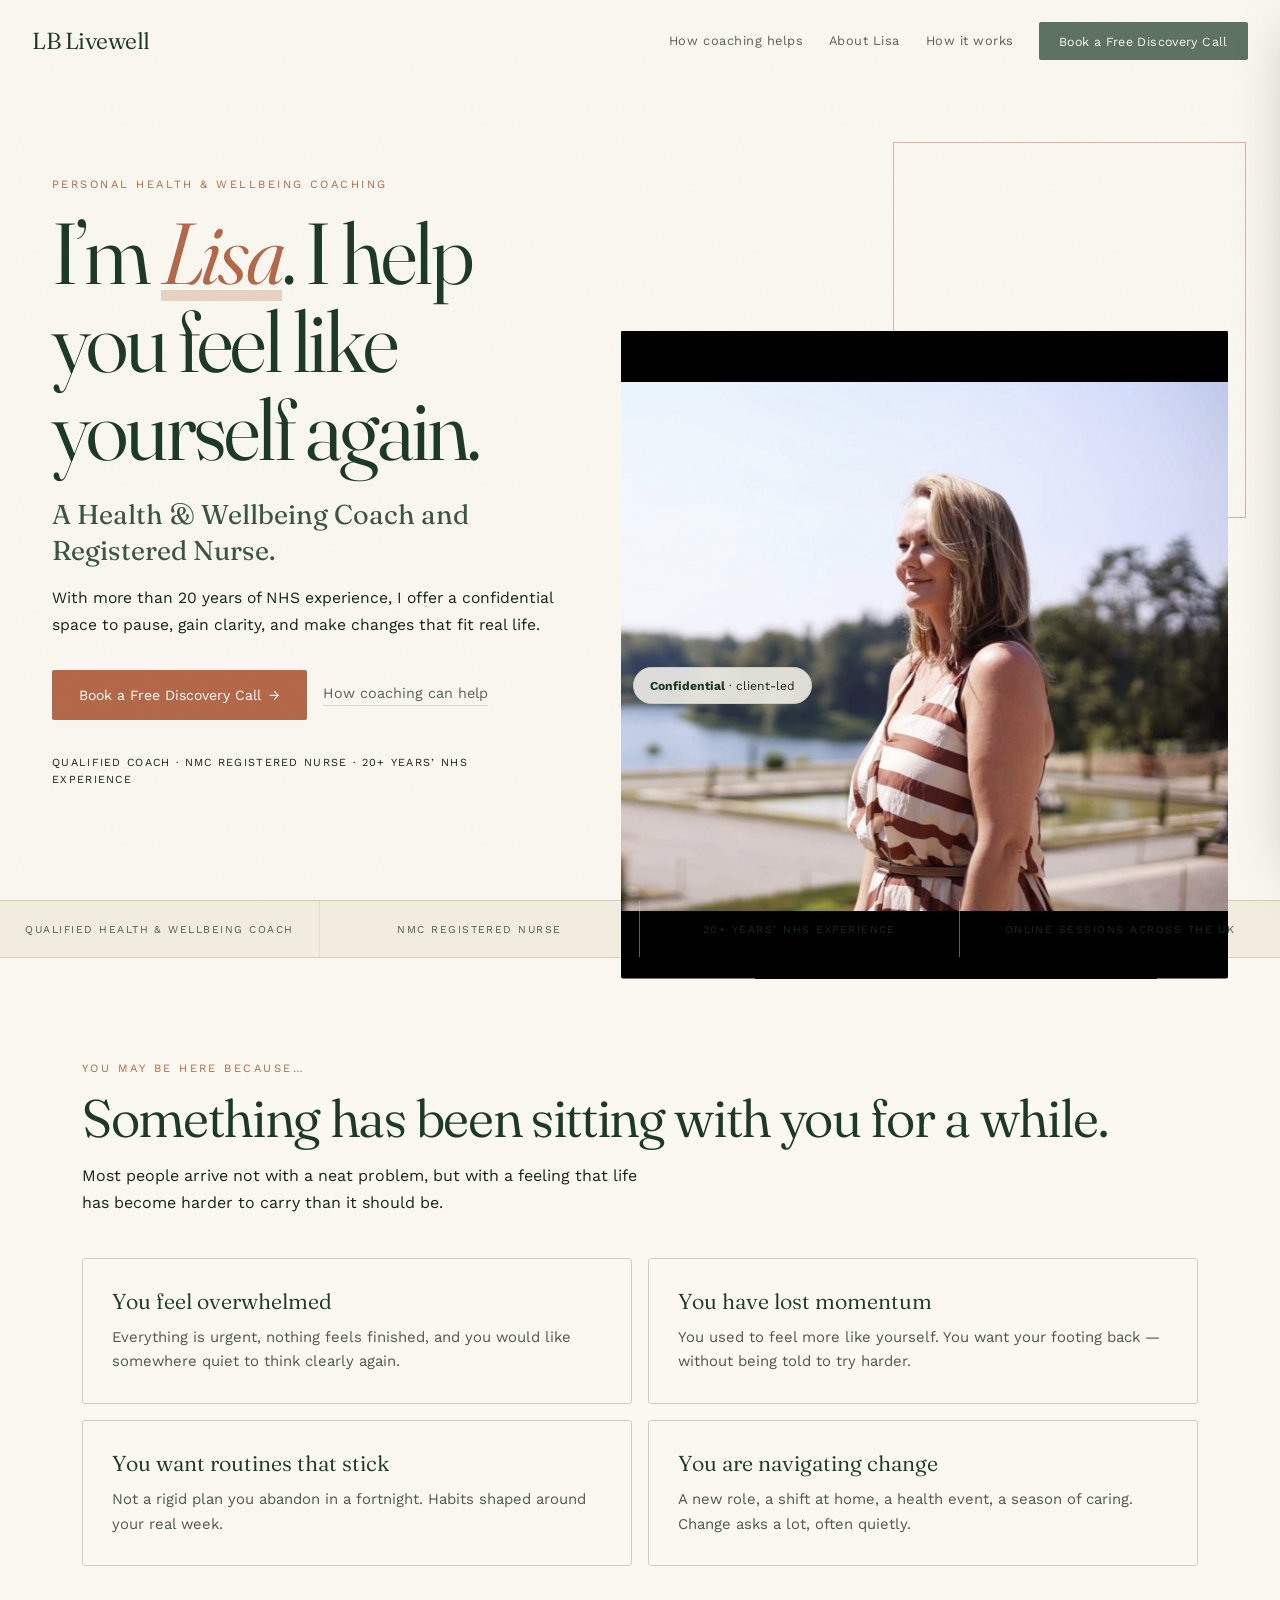
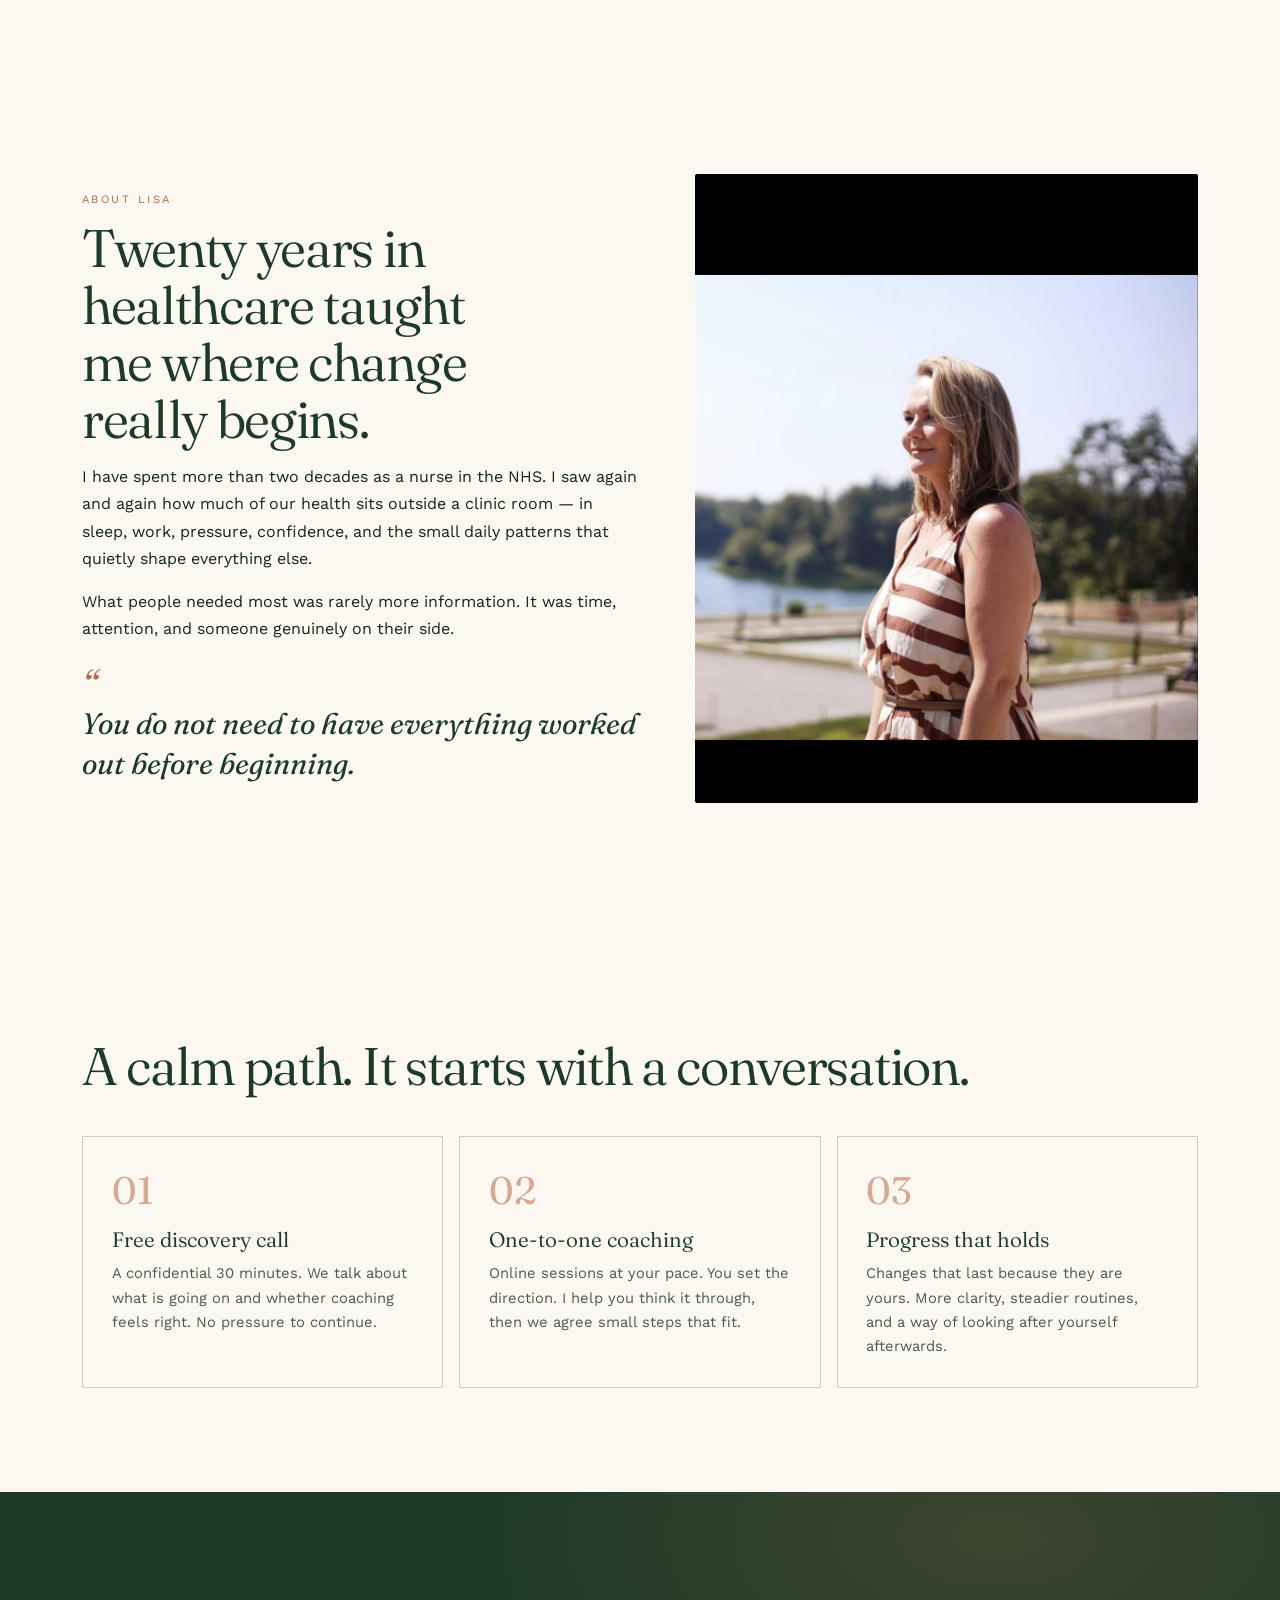
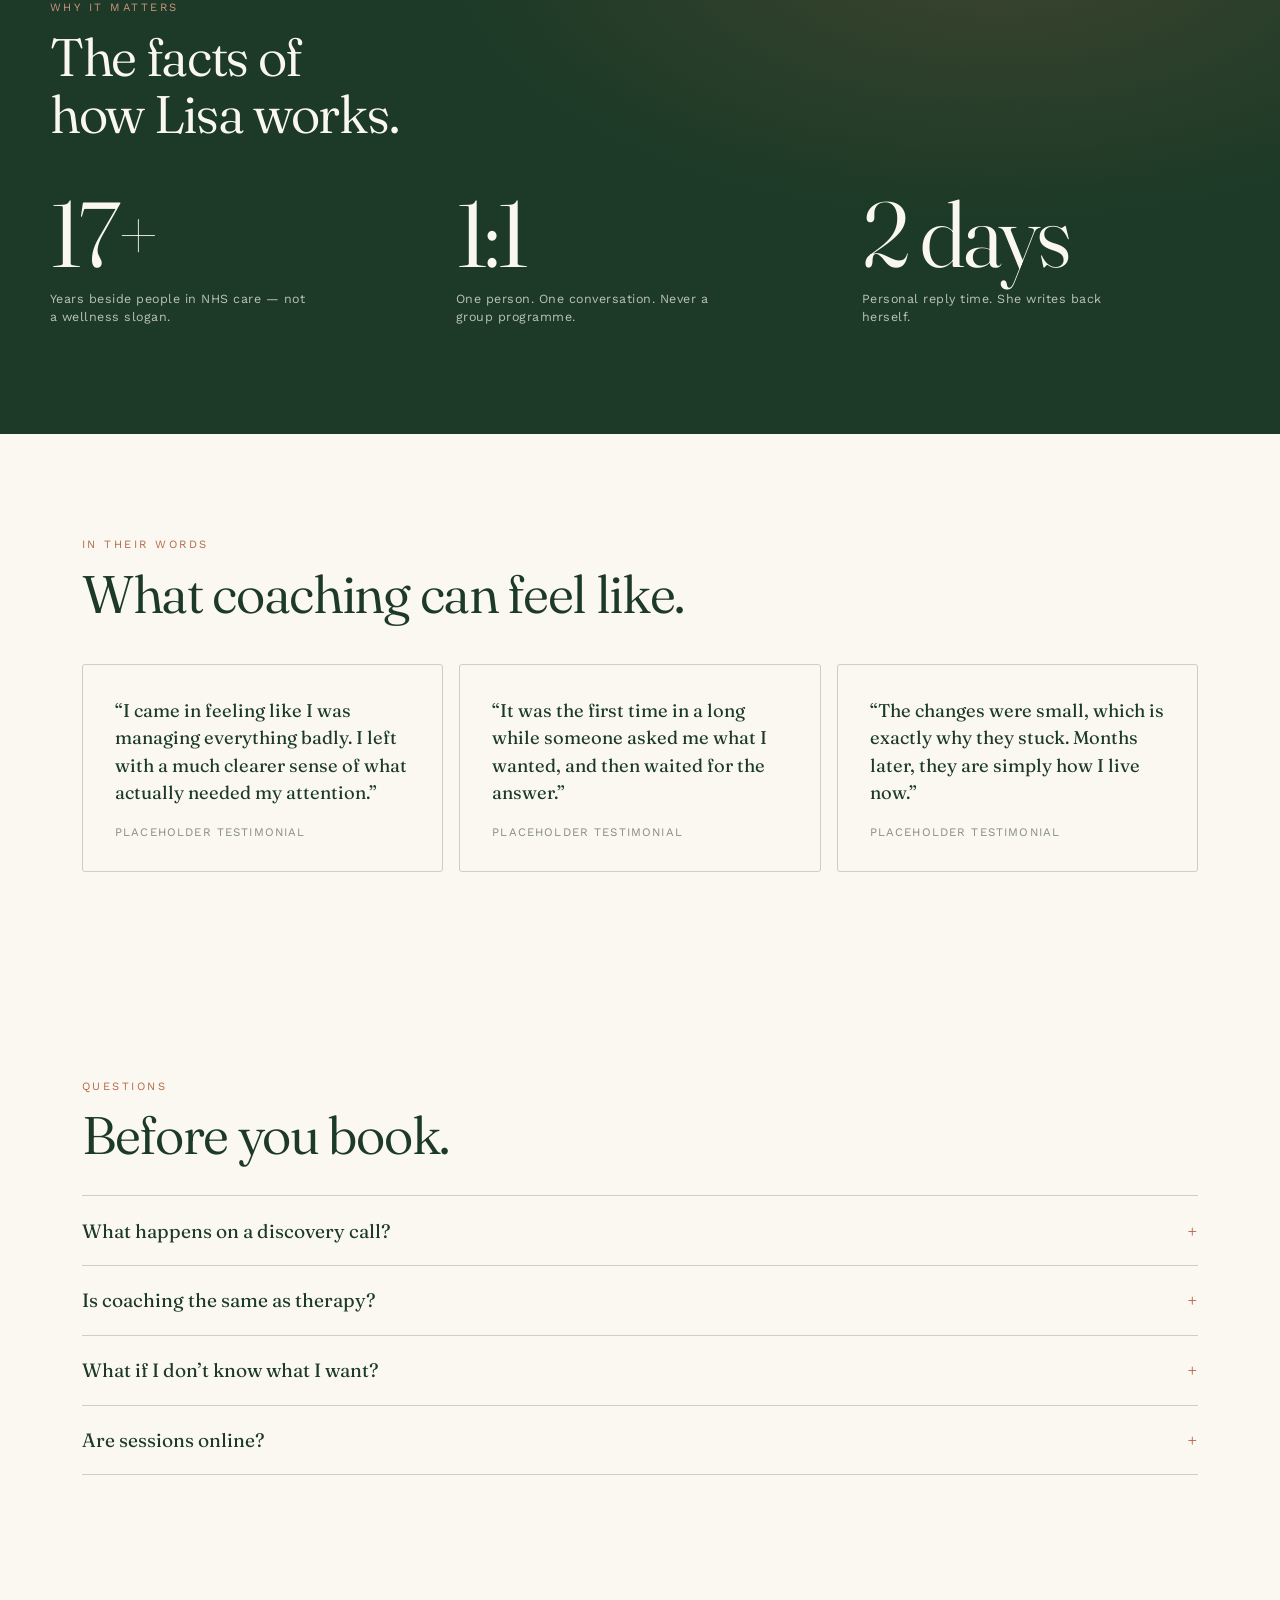
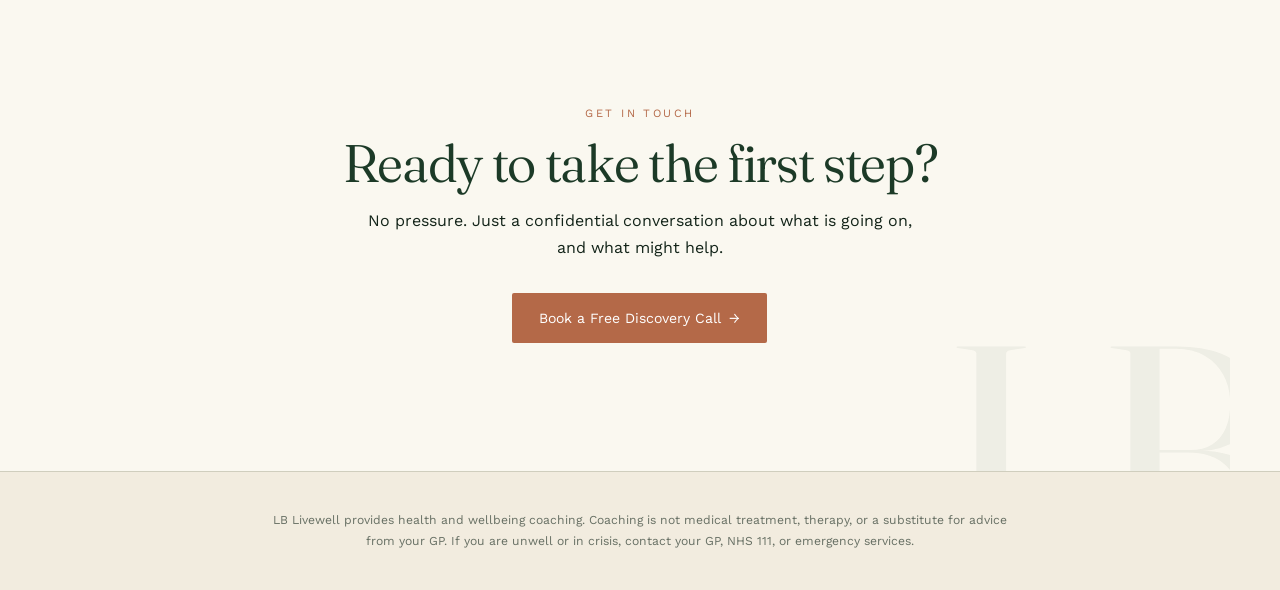
==== index.html @ 0de62eac "LB Livewell preview for public review" ====
<!DOCTYPE html>
<html lang="en">
<head>
<meta charset="utf-8">
<meta name="viewport" content="width=device-width, initial-scale=1">
<title>LB Livewell — Physics preview</title>
<link rel="preconnect" href="https://fonts.googleapis.com">
<link href="https://fonts.googleapis.com/css2?family=Fraunces:ital,opsz,wght@0,9..144,350;0,9..144,500;1,9..144,350&family=Work+Sans:wght@400;500;600&display=swap" rel="stylesheet">
<style>
  :root{
    --paper: oklch(0.978 0.01 88);
    --paper-deep: oklch(0.944 0.018 86);
    --primary: oklch(0.318 0.049 155);
    --primary-fg: oklch(0.975 0.012 88);
    --clay: oklch(0.598 0.107 44);
    --rule: oklch(0.848 0.021 100);
    --ink: oklch(0.24 0.03 155);
    --ease: cubic-bezier(0.16, 1, 0.3, 1);
  }
  *{box-sizing:border-box;margin:0;padding:0}
  html{scroll-behavior:smooth;overflow-x:clip}
  body{
    background:var(--paper);
    color:var(--ink);
    font-family:"Work Sans",sans-serif;
    -webkit-font-smoothing:antialiased;
    overflow-x:clip;
  }
  ::selection{background:var(--clay);color:#fff}

  .noise{
    position:fixed;inset:0;z-index:40;pointer-events:none;opacity:.05;
    mix-blend-mode:multiply;
    background-image:url("data:image/svg+xml,%3Csvg xmlns='http://www.w3.org/2000/svg' width='180' height='180'%3E%3Cfilter id='n'%3E%3CfeTurbulence type='fractalNoise' baseFrequency='0.85' numOctaves='2' stitchTiles='stitch'/%3E%3C/filter%3E%3Crect width='180' height='180' filter='url(%23n)'/%3E%3C/svg%3E");
    background-size:180px;
  }
  .progress{
    position:fixed;top:0;left:0;height:2px;width:0;z-index:80;
    background:linear-gradient(90deg,var(--clay),var(--primary));
  }

  header{
    position:fixed;top:0;left:0;right:0;z-index:70;
    display:flex;justify-content:space-between;align-items:center;
    padding:1.35rem 2rem;transition:padding .5s var(--ease),background .5s var(--ease);
  }
  header.scrolled{
    padding:.85rem 2rem;
    background:color-mix(in oklab,var(--paper) 78%,transparent);
    backdrop-filter:blur(18px) saturate(1.3);
    border-bottom:1px solid color-mix(in oklab,var(--rule) 55%,transparent);
  }
  .brand{font-family:Fraunces,serif;font-size:1.45rem;font-weight:350;color:var(--primary);letter-spacing:-.02em;text-decoration:none}
  nav.desk-nav{display:none;gap:1.6rem;align-items:center}
  .waffle{display:flex}
  nav a{color:var(--ink);text-decoration:none;font-size:.8rem;letter-spacing:.04em;opacity:.7}
  nav a:hover{opacity:1}
  .cta{
    display:inline-flex;align-items:center;gap:.45rem;
    background:var(--primary);color:var(--primary-fg);
    padding:.72rem 1.25rem;border-radius:2px;text-decoration:none;font-size:.78rem;
    letter-spacing:.03em;will-change:transform;
  }
  .waffle{
    display:flex;width:44px;height:44px;border:0;background:none;padding:0;
    align-items:center;justify-content:center;cursor:pointer;position:relative;z-index:90;
    flex:0 0 44px;
  }
  .waffle i,.waffle i::before,.waffle i::after{
    display:block;width:18px;height:1.5px;background:var(--primary);border-radius:2px;
    transition:transform .5s var(--ease),opacity .35s var(--ease);
  }
  .waffle i{position:relative}
  .waffle i::before,.waffle i::after{content:"";position:absolute;left:0}
  .waffle i::before{top:-6px}
  .waffle i::after{top:6px}
  body.menu-open .waffle i{background:transparent}
  body.menu-open .waffle i::before{top:0;transform:rotate(45deg)}
  body.menu-open .waffle i::after{top:0;transform:rotate(-45deg)}
  .scrim{
    position:fixed;inset:0;background:color-mix(in oklab,var(--ink) 28%,transparent);
    opacity:0;pointer-events:none;z-index:75;transition:opacity .45s var(--ease);
  }
  body.menu-open .scrim{opacity:1;pointer-events:auto}
  .drawer{
    position:fixed;top:0;right:0;bottom:0;width:min(86vw,360px);
    background:var(--paper);z-index:80;padding:5.4rem 1.6rem 2rem;
    transform:translate3d(104%,0,0);transition:transform .55s var(--ease);
    box-shadow:-24px 0 60px -36px oklch(0.24 0.03 155 / .45);
    display:flex;flex-direction:column;gap:1.15rem;
  }
  body.menu-open .drawer{transform:none}
  .drawer a{color:var(--primary);text-decoration:none;font-family:Fraunces,serif;font-size:1.55rem;font-weight:350}
  .drawer .cta{margin-top:1.2rem;align-self:flex-start;font-family:"Work Sans",sans-serif;font-size:.8rem}

  .hero{
    min-height:100svh;max-width:1240px;margin:0 auto;
    display:grid;grid-template-columns:.92fr 1.08fr;gap:3.2rem;align-items:center;
    padding:7.2rem 2rem 3rem;
  }
  .eyebrow{font-size:.7rem;letter-spacing:.22em;text-transform:uppercase;color:var(--clay);
    opacity:0;transform:translateY(16px);animation:rise .85s var(--ease) .08s forwards}
  h1{
    font-family:Fraunces,serif;font-weight:350;letter-spacing:-.032em;line-height:1.02;
    font-size:clamp(2.7rem,7.4vw,5.4rem);color:var(--primary);margin-top:1.1rem;text-wrap:balance;
    opacity:0;transform:translateY(22px);animation:rise .95s var(--ease) .22s forwards;
  }
  h1 em{font-style:italic;color:var(--clay);font-weight:350;position:relative}
  h1 em::after{
    content:"";position:absolute;left:0;bottom:.06em;height:.12em;width:0;
    background:color-mix(in oklab,var(--clay) 26%,transparent);
    animation:underline .8s var(--ease) 1.05s forwards;
  }
  .lede{
    margin-top:1.4rem;font-family:Fraunces,serif;font-size:clamp(1.25rem,2.4vw,1.7rem);
    line-height:1.35;color:color-mix(in oklab,var(--primary) 86%,transparent);max-width:28rem;
    opacity:0;transform:translateY(18px);animation:rise .9s var(--ease) .55s forwards;
  }
  .body{margin-top:1rem;max-width:32rem;line-height:1.7;font-size:.98rem;
    opacity:0;transform:translateY(18px);animation:rise .9s var(--ease) .72s forwards}
  .hero-actions{margin-top:2rem;display:flex;flex-wrap:wrap;gap:1rem;align-items:center;
    opacity:0;transform:translateY(20px);animation:rise .9s var(--ease) .9s forwards}
  .actions{margin-top:2rem;display:flex;flex-wrap:wrap;gap:1rem;align-items:center}
  .btn{
    display:inline-flex;align-items:center;gap:.5rem;
    background:var(--clay);color:#fff;padding:1.05rem 1.7rem;border-radius:2px;
    text-decoration:none;font-size:.88rem;will-change:transform;
  }
  .btn .arrow{transition:transform .4s var(--ease)}
  .btn:hover .arrow{transform:translateX(5px)}
  .ghost{color:var(--ink);opacity:.7;text-decoration:none;border-bottom:1px solid var(--rule);padding-bottom:.25rem;font-size:.9rem}
  .cred{margin-top:2.2rem;font-size:.68rem;letter-spacing:.12em;text-transform:uppercase;max-width:28rem;
    opacity:0;animation:rise .9s var(--ease) 1.12s forwards;line-height:1.55}
  .visual{position:relative;min-height:72vh}
  .frame{position:absolute;top:-1.1rem;right:-1.1rem;width:58%;height:58%;border:1px solid color-mix(in oklab,var(--clay) 45%,transparent)}
  .portrait-wrap{position:absolute;inset:0;overflow:hidden;border-radius:2px}
  .portrait-wrap img{
    width:100%;height:120%;object-fit:cover;object-position:72% 18%;
    display:block;will-change:transform;
  }
  .chip{
    position:absolute;z-index:3;padding:.65rem 1rem;border-radius:999px;
    background:color-mix(in oklab,var(--paper) 86%,transparent);
    border:1px solid var(--rule);backdrop-filter:blur(12px);font-size:.76rem;
    box-shadow:0 16px 36px -22px oklch(0.3 0.04 155 / .45);
    animation:float 6s ease-in-out infinite;
  }
  .chip b{color:var(--primary)}
  .chip-a{top:12%;right:12px}
  .chip-b{bottom:16%;left:12px;animation-delay:1.4s}

  .trust{
    display:grid;grid-template-columns:repeat(4,1fr);
    border-block:1px solid var(--rule);background:var(--paper-deep);
  }
  .trust span{
    padding:1.35rem 1rem;text-align:center;font-size:.66rem;letter-spacing:.14em;
    text-transform:uppercase;color:var(--primary);opacity:.78;
    border-right:1px solid color-mix(in oklab,var(--rule) 60%,transparent);
  }
  .trust span:last-child{border-right:none}

  section{max-width:1180px;margin:0 auto;padding:6.5rem 2rem}
  .sec-k{font-size:.7rem;letter-spacing:.22em;text-transform:uppercase;color:var(--clay)}
  .sec-h{
    font-family:Fraunces,serif;font-weight:350;letter-spacing:-.025em;line-height:1.08;
    font-size:clamp(2rem,4.2vw,3.3rem);color:var(--primary);margin-top:.85rem;text-wrap:balance;
  }
  .sec-p{margin-top:1rem;max-width:36rem;line-height:1.7;opacity:.8}

  .lift{opacity:0;transform:translate3d(0,48px,0);transition:opacity .95s var(--ease),transform .95s var(--ease)}
  .lift.is-in{opacity:1;transform:none}
  .d1{transition-delay:.12s}
  .d2{transition-delay:.24s}
  .d3{transition-delay:.36s}
  .d4{transition-delay:.48s}

  .grid2{display:grid;grid-template-columns:1fr 1fr;gap:1rem;margin-top:2.6rem}
  .card{
    border:1px solid var(--rule);padding:1.8rem;background:var(--paper);border-radius:3px;
    transition:transform .5s var(--ease),box-shadow .5s var(--ease),border-color .5s var(--ease);
    position:relative;overflow:hidden;
  }
  .card::before{
    content:"";position:absolute;left:0;top:0;bottom:0;width:3px;background:var(--clay);
    transform:scaleY(0);transform-origin:bottom;transition:transform .5s var(--ease);
  }
  .card:hover{transform:translateY(-7px);box-shadow:0 28px 50px -32px oklch(0.3 0.04 155 / .4);
    border-color:color-mix(in oklab,var(--clay) 35%,var(--rule))}
  .card:hover::before{transform:scaleY(1)}
  .card h3{font-family:Fraunces,serif;font-weight:350;font-size:1.35rem;color:var(--primary)}
  .card p{margin-top:.65rem;line-height:1.65;opacity:.75;font-size:.93rem}

  .about{display:grid;grid-template-columns:1.05fr .95fr;gap:3.5rem;align-items:center}
  .about-photo{
    min-height:520px;border-radius:2px;position:relative;overflow:hidden;
  }
  .about-photo img{width:100%;height:100%;min-height:520px;object-fit:cover;object-position:78% 18%;display:block}
  .quote{
    margin-top:1.8rem;font-family:Fraunces,serif;font-size:clamp(1.35rem,2.4vw,1.85rem);
    line-height:1.35;color:var(--primary);font-style:italic;
  }
  .quote::before{content:"“";color:var(--clay);font-size:2.4rem;display:block;line-height:.7;margin-bottom:.4rem}

  .steps{display:grid;grid-template-columns:repeat(3,1fr);gap:1rem;margin-top:2.6rem}
  .step{border:1px solid var(--rule);padding:1.8rem;position:relative;overflow:hidden;
    transition:transform .5s var(--ease),box-shadow .5s var(--ease)}
  .step:hover{transform:translateY(-6px);box-shadow:0 30px 60px -30px oklch(0.3 0.04 155 / .3)}
  .step .n{font-family:Fraunces,serif;font-size:2.4rem;color:color-mix(in oklab,var(--clay) 55%,transparent)}
  .step h3{font-family:Fraunces,serif;font-weight:350;font-size:1.3rem;color:var(--primary);margin-top:.8rem}
  .step p{margin-top:.6rem;line-height:1.65;opacity:.75;font-size:.92rem}
  .step::after{content:"";position:absolute;left:0;bottom:0;height:2px;width:0;background:var(--clay);transition:width .6s var(--ease)}
  .step:hover::after{width:100%}

  .stats-band{
    max-width:none;width:100vw;margin-left:calc(50% - 50vw);margin-right:0;
    background:var(--primary);color:var(--primary-fg);
    padding:6.8rem 2rem;position:relative;overflow:hidden;
  }
  .stats-band::before{
    content:"";position:absolute;inset:-20%;
    background:radial-gradient(50% 60% at 70% 20%, color-mix(in oklab,var(--clay) 22%,transparent), transparent 62%);
    pointer-events:none;
  }
  .stats-inner{max-width:1180px;margin:0 auto;position:relative}
  .stats-band .sec-k{color:color-mix(in oklab,var(--clay) 70%,white)}
  .stats-band .sec-h{color:var(--primary-fg);max-width:18ch}
  .stats{display:grid;grid-template-columns:repeat(3,1fr);gap:2.4rem;margin-top:3.2rem}
  .stat{text-align:left;padding:0;background:none;border:0;cursor:default;will-change:transform}
  .stat b{
    display:block;font-family:Fraunces,serif;font-weight:350;letter-spacing:-.03em;line-height:.9;
    font-size:clamp(3.8rem,7.2vw,6rem);color:var(--primary-fg);
    transform-origin:left bottom;
  }
  .stat.is-in b{animation:numPop 1.15s cubic-bezier(.16,1,.3,1) both}
  .stat.is-settled b{animation:numFloat 5.5s ease-in-out infinite}
  .stat span{
    display:block;margin-top:.85rem;max-width:16rem;
    font-size:.78rem;letter-spacing:.04em;line-height:1.45;
    color:color-mix(in oklab,var(--primary-fg) 72%,transparent);text-transform:none;
  }
  @keyframes numPop{
    0%{transform:scale(.62) translateY(28px);opacity:0}
    58%{transform:scale(1.08) translateY(-6px);opacity:1}
    100%{transform:scale(1) translateY(0);opacity:1}
  }
  @keyframes numFloat{0%,100%{transform:translateY(0)}50%{transform:translateY(-7px)}}

  .quotes{display:grid;grid-template-columns:repeat(3,1fr);gap:1rem;margin-top:2.6rem}
  .t-card{border:1px solid var(--rule);padding:2rem;background:var(--paper);border-radius:3px;
    transition:transform .5s var(--ease),box-shadow .5s var(--ease)}
  .t-card:hover{transform:translateY(-6px);box-shadow:0 30px 60px -30px oklch(0.3 0.04 155 / .3)}
  .t-card .q{font-family:Fraunces,serif;font-size:1.15rem;line-height:1.5;color:var(--primary)}
  .t-card .a{margin-top:1.1rem;font-size:.72rem;letter-spacing:.1em;text-transform:uppercase;opacity:.5}

  @keyframes rise{to{opacity:1;transform:none}}
  @keyframes heroIn{to{opacity:1;transform:none}}
  @keyframes underline{to{width:100%}}
  @keyframes float{0%,100%{transform:translateY(0)}50%{transform:translateY(-12px)}}

  .faq-item{border-bottom:1px solid var(--rule)}
  .faq-item:first-child{border-top:1px solid var(--rule)}
  .faq-q{
    width:100%;background:none;border:0;display:flex;justify-content:space-between;gap:1rem;
    padding:1.4rem 0;font-family:Fraunces,serif;font-size:1.2rem;color:var(--primary);text-align:left;cursor:pointer;
  }
  .faq-q i{font-style:normal;color:var(--clay);transition:transform .5s var(--ease)}
  .faq-item.open .faq-q i{transform:rotate(45deg)}
  .faq-a{display:grid;grid-template-rows:0fr;transition:grid-template-rows .55s var(--ease)}
  .faq-item.open .faq-a{grid-template-rows:1fr}
  .faq-a > div{overflow:hidden}
  .faq-a p{padding:0 0 1.35rem;line-height:1.7;opacity:.8}

  .final{text-align:center;position:relative;overflow:hidden;padding-block:8rem}
  .ghost-lb{
    position:absolute;right:-4%;bottom:-18%;font-family:Fraunces,serif;font-size:18rem;
    color:var(--primary);opacity:.05;pointer-events:none;line-height:.8;
  }
  footer{border-top:1px solid var(--rule);background:var(--paper-deep);padding:2.4rem 2rem;text-align:center}
  footer p{max-width:46rem;margin:0 auto;font-size:.76rem;line-height:1.7;opacity:.62}

  @media (min-width:901px){
    nav.desk-nav{display:flex}
    .waffle{display:none}
  }
  @media (max-width:900px){
    .hero,.about,.grid2,.steps,.stats,.trust,.quotes{grid-template-columns:1fr}
    .stats-band{padding:4.8rem 1.25rem}
    .hero{padding-top:6.2rem;gap:2rem}
    .visual{order:-1;min-height:58vh}
    .chip-a,.chip-b{left:12px;right:auto}
    .chip-b{bottom:12px}
    .hero-actions{flex-direction:column;align-items:flex-start}
    .cred{max-width:100%;white-space:normal;line-height:1.55}
    .btn{max-width:100%}
    section{padding:4.4rem 1.25rem}
    header{padding:1.1rem 1.1rem}
  }
  @media (prefers-reduced-motion:reduce){
    .lift,.faq-a,.card,.btn,.cta,.eyebrow,h1,.lede,.body,.actions,.cred,.visual,.chip,.stat b{animation:none !important;transition:none !important}
    .lift,.eyebrow,h1,.lede,.body,.actions,.cred,.visual{opacity:1;transform:none}
    h1 em::after{width:100%}
  }
</style>
<noscript><style>.lift,.eyebrow,h1,.lede,.body,.hero-actions,.cred,.visual{opacity:1!important;transform:none!important;animation:none!important}</style></noscript>
</head>
<body>
<div class="noise" aria-hidden="true"></div>
<div class="progress" id="progress"></div>

<header id="header">
  <a class="brand" href="#top">LB Livewell</a>
  <nav class="desk-nav">
    <a href="#help">How coaching helps</a>
    <a href="#about">About Lisa</a>
    <a href="#how">How it works</a>
    <a class="cta mag" href="#contact">Book a Free Discovery Call</a>
  </nav>
  <button class="waffle" id="waffle" type="button" aria-label="Open menu" aria-expanded="false" aria-controls="drawer">
    <i></i>
  </button>
</header>
<div class="scrim" id="scrim"></div>
<nav class="drawer" id="drawer" aria-hidden="true">
  <a href="#help">How coaching helps</a>
  <a href="#about">About Lisa</a>
  <a href="#how">How it works</a>
  <a href="#stats">Why it matters</a>
  <a href="#words">In their words</a>
  <a class="cta" href="#contact">Book a Free Discovery Call</a>
</nav>

<section class="hero" id="top">
  <div>
    <p class="eyebrow">Personal health &amp; wellbeing coaching</p>
    <h1>I’m <em>Lisa</em>. I help you feel like yourself again.</h1>
    <p class="lede">A Health &amp; Wellbeing Coach and Registered Nurse.</p>
    <p class="body">With more than 20 years of NHS experience, I offer a confidential space to pause, gain clarity, and make changes that fit real life.</p>
    <div class="hero-actions">
      <a class="btn mag" href="#contact">Book a Free Discovery Call <span class="arrow">→</span></a>
      <a class="ghost" href="#help">How coaching can help</a>
    </div>
    <p class="cred">Qualified coach · NMC Registered Nurse · 20+ years’ NHS experience</p>
  </div>
  <div class="visual">
    <div class="frame" aria-hidden="true"></div>
    <div class="portrait-wrap" id="portrait">
      <img src="lisa-hero.jpg" alt="Lisa, health and wellbeing coach" width="1182" height="1477">
    </div>
    <div class="chip chip-b"><b>Confidential</b> · client-led</div>
  </div>
</section>

<div class="trust">
  <span>Qualified Health &amp; Wellbeing Coach</span>
  <span>NMC Registered Nurse</span>
  <span>20+ Years’ NHS Experience</span>
  <span>Online sessions across the UK</span>
</div>

<section id="help">
  <p class="sec-k lift">You may be here because…</p>
  <h2 class="sec-h lift d1">Something has been sitting with you for a while.</h2>
  <p class="sec-p lift d2">Most people arrive not with a neat problem, but with a feeling that life has become harder to carry than it should be.</p>
  <div class="grid2">
    <article class="card lift"><h3>You feel overwhelmed</h3><p>Everything is urgent, nothing feels finished, and you would like somewhere quiet to think clearly again.</p></article>
    <article class="card lift d1"><h3>You have lost momentum</h3><p>You used to feel more like yourself. You want your footing back — without being told to try harder.</p></article>
    <article class="card lift d2"><h3>You want routines that stick</h3><p>Not a rigid plan you abandon in a fortnight. Habits shaped around your real week.</p></article>
    <article class="card lift d3"><h3>You are navigating change</h3><p>A new role, a shift at home, a health event, a season of caring. Change asks a lot, often quietly.</p></article>
  </div>
</section>

<section class="about" id="about">
  <div>
    <p class="sec-k lift">About Lisa</p>
    <h2 class="sec-h lift d1">Twenty years in healthcare taught me where change really begins.</h2>
    <p class="sec-p lift d2">I have spent more than two decades as a nurse in the NHS. I saw again and again how much of our health sits outside a clinic room — in sleep, work, pressure, confidence, and the small daily patterns that quietly shape everything else.</p>
    <p class="sec-p lift d3">What people needed most was rarely more information. It was time, attention, and someone genuinely on their side.</p>
    <p class="quote lift d3">You do not need to have everything worked out before beginning.</p>
  </div>
  <div class="about-photo lift">
    <img src="lisa-about.jpg" alt="Lisa outdoors" width="1087" height="1358">
  </div>
</section>

<section id="how">
  <p class="sec-k lift">How it works</p>
  <h2 class="sec-h lift d1">A calm path. It starts with a conversation.</h2>
  <div class="steps">
    <article class="step lift"><div class="n">01</div><h3>Free discovery call</h3><p>A confidential 30 minutes. We talk about what is going on and whether coaching feels right. No pressure to continue.</p></article>
    <article class="step lift d1"><div class="n">02</div><h3>One-to-one coaching</h3><p>Online sessions at your pace. You set the direction. I help you think it through, then we agree small steps that fit.</p></article>
    <article class="step lift d2"><div class="n">03</div><h3>Progress that holds</h3><p>Changes that last because they are yours. More clarity, steadier routines, and a way of looking after yourself afterwards.</p></article>
  </div>
</section>

<section class="stats-band" id="stats">
  <div class="stats-inner">
    <p class="sec-k lift">Why it matters</p>
    <h2 class="sec-h lift d1">The facts of how Lisa works.</h2>
    <div class="stats">
      <div class="stat lift mag"><b data-count="20" data-suffix="+">0</b><span>Years beside people in NHS care — not a wellness slogan.</span></div>
      <div class="stat lift d1 mag"><b data-pop>1:1</b><span>One person. One conversation. Never a group programme.</span></div>
      <div class="stat lift d2 mag"><b data-count="2" data-suffix=" days">0</b><span>Personal reply time. She writes back herself.</span></div>
    </div>
  </div>
</section>

<section id="words">
  <p class="sec-k lift">In their words</p>
  <h2 class="sec-h lift d1">What coaching can feel like.</h2>
  <div class="quotes">
    <article class="t-card lift"><p class="q">“I came in feeling like I was managing everything badly. I left with a much clearer sense of what actually needed my attention.”</p><p class="a">Placeholder testimonial</p></article>
    <article class="t-card lift d1"><p class="q">“It was the first time in a long while someone asked me what I wanted, and then waited for the answer.”</p><p class="a">Placeholder testimonial</p></article>
    <article class="t-card lift d2"><p class="q">“The changes were small, which is exactly why they stuck. Months later, they are simply how I live now.”</p><p class="a">Placeholder testimonial</p></article>
  </div>
</section>

<section>
  <p class="sec-k lift">Questions</p>
  <h2 class="sec-h lift d1">Before you book.</h2>
  <div style="margin-top:2rem">
    <div class="faq-item lift">
      <button class="faq-q">What happens on a discovery call? <i>+</i></button>
      <div class="faq-a"><div><p>A friendly, confidential 30-minute conversation online. You share what has brought you here, I explain how I work, and we both decide whether it feels like a good fit. No cost. No obligation.</p></div></div>
    </div>
    <div class="faq-item lift">
      <button class="faq-q">Is coaching the same as therapy? <i>+</i></button>
      <div class="faq-a"><div><p>No. Therapy often works with the past and with mental health conditions. Coaching works forward from where you are now — clarity, habits, confidence. If something belongs with therapy or your GP, I will say so honestly.</p></div></div>
    </div>
    <div class="faq-item lift">
      <button class="faq-q">What if I don’t know what I want? <i>+</i></button>
      <div class="faq-a"><div><p>That is a common starting point. Early work is simply making space to notice what matters most right now. You do not need a plan before we begin.</p></div></div>
    </div>
    <div class="faq-item lift">
      <button class="faq-q">Are sessions online? <i>+</i></button>
      <div class="faq-a"><div><p>Yes. Video sessions from anywhere in the UK, at times that fit around work and family.</p></div></div>
    </div>
  </div>
</section>

<section class="final" id="contact">
  <div class="ghost-lb" aria-hidden="true">LB</div>
  <p class="sec-k lift">Get in touch</p>
  <h2 class="sec-h lift d1">Ready to take the first step?</h2>
  <p class="sec-p lift d2" style="margin-inline:auto">No pressure. Just a confidential conversation about what is going on, and what might help.</p>
  <div class="actions lift d3" style="justify-content:center">
    <a class="btn mag" href="#contact">Book a Free Discovery Call <span class="arrow">→</span></a>
  </div>
</section>

<footer>
  <p>LB Livewell provides health and wellbeing coaching. Coaching is not medical treatment, therapy, or a substitute for advice from your GP. If you are unwell or in crisis, contact your GP, NHS 111, or emergency services.</p>
</footer>

<script>
(function(){
  var reduce = window.matchMedia("(prefers-reduced-motion: reduce)").matches;
  var header = document.getElementById("header");
  var progress = document.getElementById("progress");
  var portrait = document.getElementById("portrait");
  var targetY = 0, currentY = 0;

  function onScroll(){
    targetY = window.scrollY || 0;
    var h = document.documentElement;
    var max = Math.max(1, h.scrollHeight - h.clientHeight);
    progress.style.width = (targetY / max * 100) + "%";
    header.classList.toggle("scrolled", targetY > 24);
  }
  window.addEventListener("scroll", onScroll, {passive:true});
  onScroll();

  var waffle = document.getElementById("waffle");
  var drawer = document.getElementById("drawer");
  var scrim = document.getElementById("scrim");
  function setMenu(open){
    document.body.classList.toggle("menu-open", open);
    waffle.setAttribute("aria-expanded", open ? "true" : "false");
    waffle.setAttribute("aria-label", open ? "Close menu" : "Open menu");
    drawer.setAttribute("aria-hidden", open ? "false" : "true");
    document.body.style.overflow = open ? "hidden" : "";
  }
  waffle.addEventListener("click", function(){ setMenu(!document.body.classList.contains("menu-open")); });
  scrim.addEventListener("click", function(){ setMenu(false); });
  drawer.querySelectorAll("a").forEach(function(a){
    a.addEventListener("click", function(){ setMenu(false); });
  });
  document.addEventListener("keydown", function(e){
    if (e.key === "Escape") setMenu(false);
  });

  function tick(){
    currentY += (targetY - currentY) * 0.08;
    if (portrait && !reduce){
      portrait.style.transform = "translate3d(0," + (currentY * 0.12) + "px,0)";
    }
    requestAnimationFrame(tick);
  }
  requestAnimationFrame(tick);

  var lifts = document.querySelectorAll(".lift");
  if (reduce || !("IntersectionObserver" in window)){
    lifts.forEach(function(el){ el.classList.add("is-in"); });
  } else {
    var io = new IntersectionObserver(function(entries){
      entries.forEach(function(e){
        if (!e.isIntersecting) return;
        e.target.classList.add("is-in");
        var n = e.target.querySelector("[data-count], [data-pop]");
        if (n && !n.dataset.done){
          n.dataset.done = "1";
          if (n.hasAttribute("data-count")){
            var end = +n.dataset.count, suf = n.dataset.suffix || "", t0 = null;
            function step(ts){
              if (!t0) t0 = ts;
              var p = Math.min((ts - t0)/1600, 1);
              var ease = 1 - Math.pow(1-p, 4);
              n.textContent = Math.round(end * ease) + suf;
              if (p < 1) requestAnimationFrame(step);
              else e.target.classList.add("is-settled");
            }
            requestAnimationFrame(step);
          } else {
            setTimeout(function(){ e.target.classList.add("is-settled"); }, 1150);
          }
        }
        io.unobserve(e.target);
      });
    }, {threshold:0.14, rootMargin:"0px 0px -8% 0px"});
    lifts.forEach(function(el){ io.observe(el); });
  }

  document.querySelectorAll(".faq-item").forEach(function(item){
    item.querySelector(".faq-q").addEventListener("click", function(){
      var open = item.classList.contains("open");
      document.querySelectorAll(".faq-item").forEach(function(i){ i.classList.remove("open"); });
      if (!open) item.classList.add("open");
    });
  });

  if (!reduce){
    document.querySelectorAll(".mag").forEach(function(el){
      el.addEventListener("mousemove", function(e){
        var r = el.getBoundingClientRect();
        var x = (e.clientX - r.left - r.width/2) * 0.22;
        var y = (e.clientY - r.top - r.height/2) * 0.28;
        el.style.transform = "translate3d(" + x + "px," + y + "px,0)";
      });
      el.addEventListener("mouseleave", function(){ el.style.transform = ""; });
    });
    var vis = document.querySelector(".visual");
    if (vis && portrait){
      vis.addEventListener("mousemove", function(e){
        var r = vis.getBoundingClientRect();
        var rx = ((e.clientY - r.top) / r.height - .5) * -6;
        var ry = ((e.clientX - r.left) / r.width - .5) * 8;
        portrait.style.transform = "perspective(900px) rotateX(" + rx + "deg) rotateY(" + ry + "deg) translate3d(0," + (currentY * 0.12) + "px,0)";
      });
      vis.addEventListener("mouseleave", function(){
        portrait.style.transform = "translate3d(0," + (currentY * 0.12) + "px,0)";
      });
    }
  }
})();
</script>
</body>
</html>
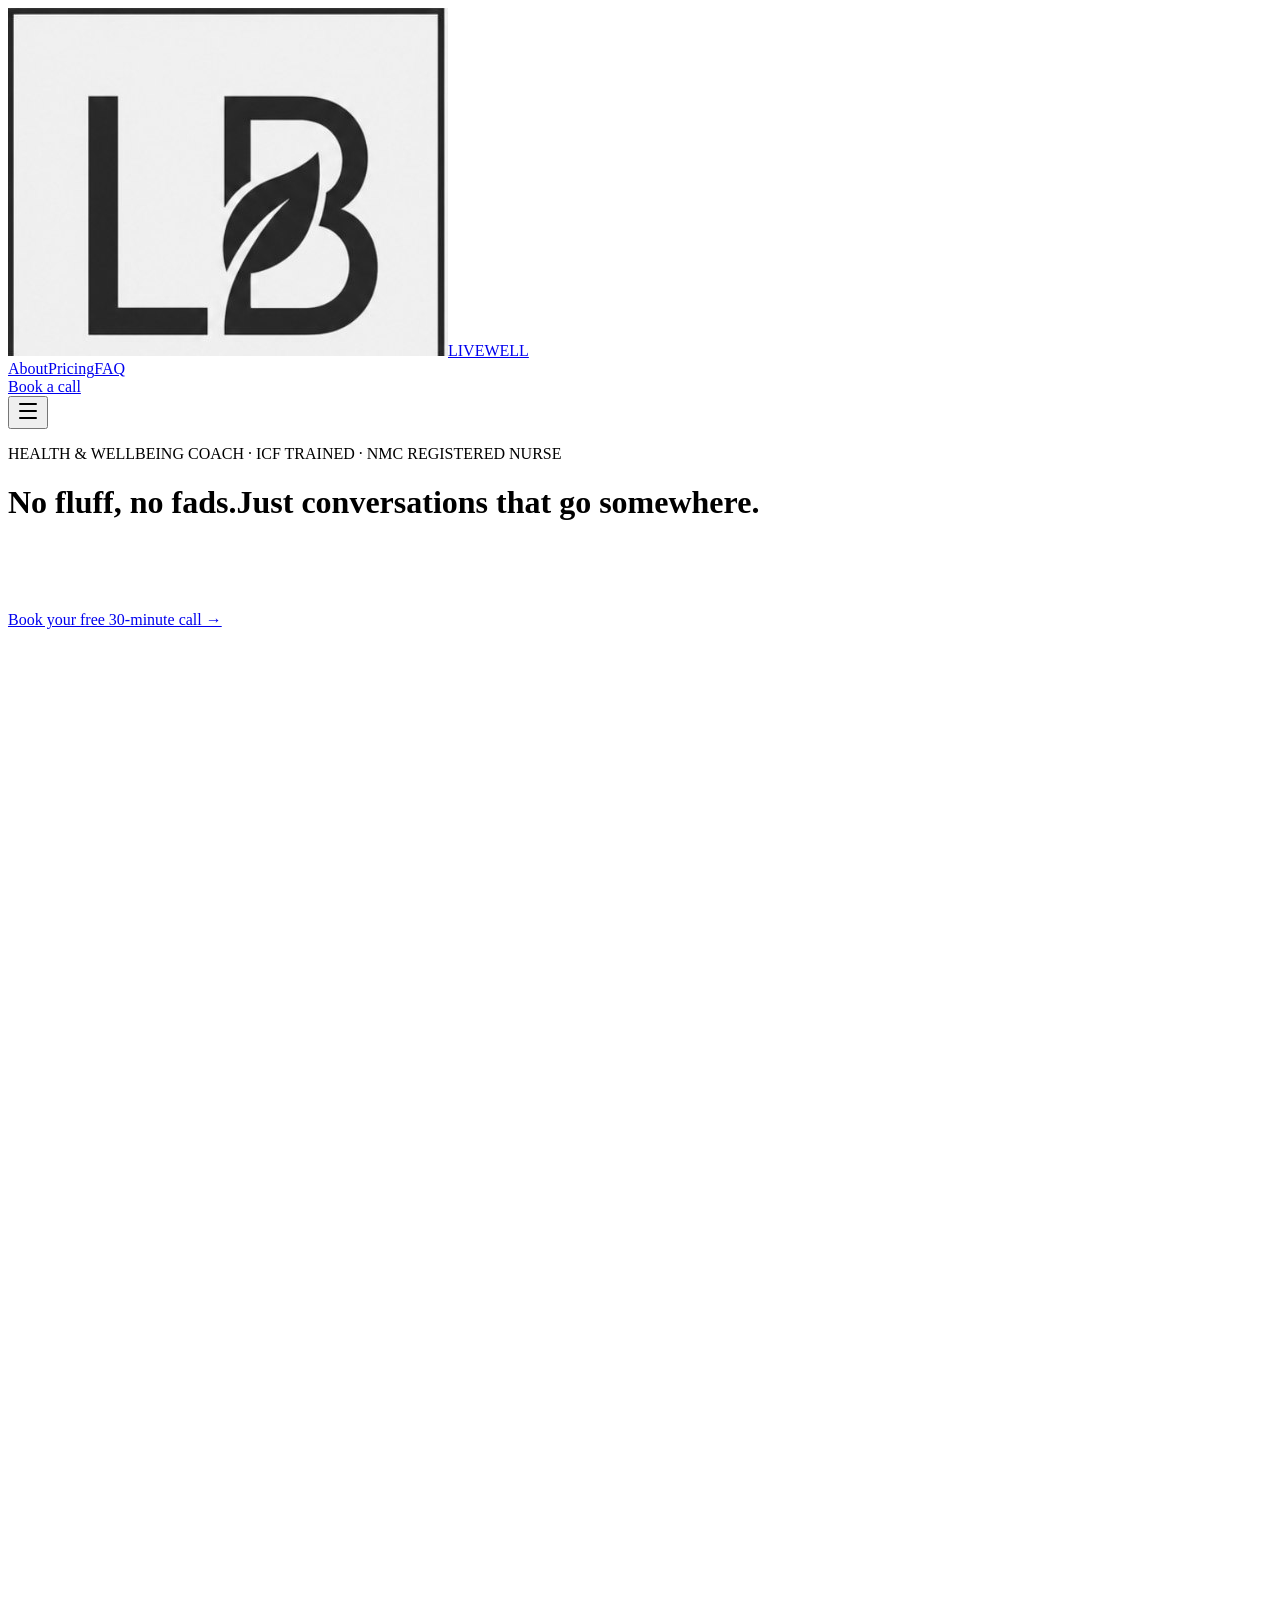
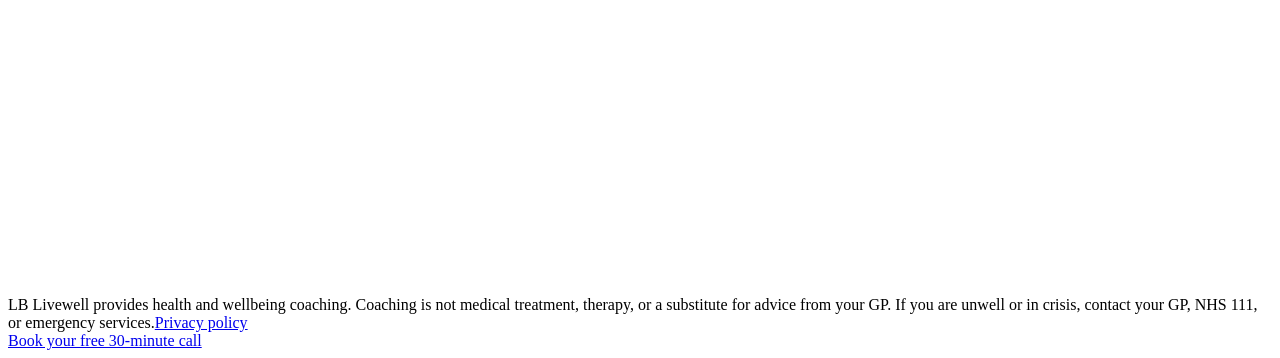
==== commit 5f9897ec: "Publish current LB Livewell site" ====
--- a/index.html
+++ b/index.html
@@ -1,567 +1 @@
-<!DOCTYPE html>
-<html lang="en">
-<head>
-<meta charset="utf-8">
-<meta name="viewport" content="width=device-width, initial-scale=1">
-<title>LB Livewell — Physics preview</title>
-<link rel="preconnect" href="https://fonts.googleapis.com">
-<link href="https://fonts.googleapis.com/css2?family=Fraunces:ital,opsz,wght@0,9..144,350;0,9..144,500;1,9..144,350&family=Work+Sans:wght@400;500;600&display=swap" rel="stylesheet">
-<style>
-  :root{
-    --paper: oklch(0.978 0.01 88);
-    --paper-deep: oklch(0.944 0.018 86);
-    --primary: oklch(0.318 0.049 155);
-    --primary-fg: oklch(0.975 0.012 88);
-    --clay: oklch(0.598 0.107 44);
-    --rule: oklch(0.848 0.021 100);
-    --ink: oklch(0.24 0.03 155);
-    --ease: cubic-bezier(0.16, 1, 0.3, 1);
-  }
-  *{box-sizing:border-box;margin:0;padding:0}
-  html{scroll-behavior:smooth;overflow-x:clip}
-  body{
-    background:var(--paper);
-    color:var(--ink);
-    font-family:"Work Sans",sans-serif;
-    -webkit-font-smoothing:antialiased;
-    overflow-x:clip;
-  }
-  ::selection{background:var(--clay);color:#fff}
-
-  .noise{
-    position:fixed;inset:0;z-index:40;pointer-events:none;opacity:.05;
-    mix-blend-mode:multiply;
-    background-image:url("data:image/svg+xml,%3Csvg xmlns='http://www.w3.org/2000/svg' width='180' height='180'%3E%3Cfilter id='n'%3E%3CfeTurbulence type='fractalNoise' baseFrequency='0.85' numOctaves='2' stitchTiles='stitch'/%3E%3C/filter%3E%3Crect width='180' height='180' filter='url(%23n)'/%3E%3C/svg%3E");
-    background-size:180px;
-  }
-  .progress{
-    position:fixed;top:0;left:0;height:2px;width:0;z-index:80;
-    background:linear-gradient(90deg,var(--clay),var(--primary));
-  }
-
-  header{
-    position:fixed;top:0;left:0;right:0;z-index:70;
-    display:flex;justify-content:space-between;align-items:center;
-    padding:1.35rem 2rem;transition:padding .5s var(--ease),background .5s var(--ease);
-  }
-  header.scrolled{
-    padding:.85rem 2rem;
-    background:color-mix(in oklab,var(--paper) 78%,transparent);
-    backdrop-filter:blur(18px) saturate(1.3);
-    border-bottom:1px solid color-mix(in oklab,var(--rule) 55%,transparent);
-  }
-  .brand{font-family:Fraunces,serif;font-size:1.45rem;font-weight:350;color:var(--primary);letter-spacing:-.02em;text-decoration:none}
-  nav.desk-nav{display:none;gap:1.6rem;align-items:center}
-  .waffle{display:flex}
-  nav a{color:var(--ink);text-decoration:none;font-size:.8rem;letter-spacing:.04em;opacity:.7}
-  nav a:hover{opacity:1}
-  .cta{
-    display:inline-flex;align-items:center;gap:.45rem;
-    background:var(--primary);color:var(--primary-fg);
-    padding:.72rem 1.25rem;border-radius:2px;text-decoration:none;font-size:.78rem;
-    letter-spacing:.03em;will-change:transform;
-  }
-  .waffle{
-    display:flex;width:44px;height:44px;border:0;background:none;padding:0;
-    align-items:center;justify-content:center;cursor:pointer;position:relative;z-index:90;
-    flex:0 0 44px;
-  }
-  .waffle i,.waffle i::before,.waffle i::after{
-    display:block;width:18px;height:1.5px;background:var(--primary);border-radius:2px;
-    transition:transform .5s var(--ease),opacity .35s var(--ease);
-  }
-  .waffle i{position:relative}
-  .waffle i::before,.waffle i::after{content:"";position:absolute;left:0}
-  .waffle i::before{top:-6px}
-  .waffle i::after{top:6px}
-  body.menu-open .waffle i{background:transparent}
-  body.menu-open .waffle i::before{top:0;transform:rotate(45deg)}
-  body.menu-open .waffle i::after{top:0;transform:rotate(-45deg)}
-  .scrim{
-    position:fixed;inset:0;background:color-mix(in oklab,var(--ink) 28%,transparent);
-    opacity:0;pointer-events:none;z-index:75;transition:opacity .45s var(--ease);
-  }
-  body.menu-open .scrim{opacity:1;pointer-events:auto}
-  .drawer{
-    position:fixed;top:0;right:0;bottom:0;width:min(86vw,360px);
-    background:var(--paper);z-index:80;padding:5.4rem 1.6rem 2rem;
-    transform:translate3d(104%,0,0);transition:transform .55s var(--ease);
-    box-shadow:-24px 0 60px -36px oklch(0.24 0.03 155 / .45);
-    display:flex;flex-direction:column;gap:1.15rem;
-  }
-  body.menu-open .drawer{transform:none}
-  .drawer a{color:var(--primary);text-decoration:none;font-family:Fraunces,serif;font-size:1.55rem;font-weight:350}
-  .drawer .cta{margin-top:1.2rem;align-self:flex-start;font-family:"Work Sans",sans-serif;font-size:.8rem}
-
-  .hero{
-    min-height:100svh;max-width:1240px;margin:0 auto;
-    display:grid;grid-template-columns:.92fr 1.08fr;gap:3.2rem;align-items:center;
-    padding:7.2rem 2rem 3rem;
-  }
-  .eyebrow{font-size:.7rem;letter-spacing:.22em;text-transform:uppercase;color:var(--clay);
-    opacity:0;transform:translateY(16px);animation:rise .85s var(--ease) .08s forwards}
-  h1{
-    font-family:Fraunces,serif;font-weight:350;letter-spacing:-.032em;line-height:1.02;
-    font-size:clamp(2.7rem,7.4vw,5.4rem);color:var(--primary);margin-top:1.1rem;text-wrap:balance;
-    opacity:0;transform:translateY(22px);animation:rise .95s var(--ease) .22s forwards;
-  }
-  h1 em{font-style:italic;color:var(--clay);font-weight:350;position:relative}
-  h1 em::after{
-    content:"";position:absolute;left:0;bottom:.06em;height:.12em;width:0;
-    background:color-mix(in oklab,var(--clay) 26%,transparent);
-    animation:underline .8s var(--ease) 1.05s forwards;
-  }
-  .lede{
-    margin-top:1.4rem;font-family:Fraunces,serif;font-size:clamp(1.25rem,2.4vw,1.7rem);
-    line-height:1.35;color:color-mix(in oklab,var(--primary) 86%,transparent);max-width:28rem;
-    opacity:0;transform:translateY(18px);animation:rise .9s var(--ease) .55s forwards;
-  }
-  .body{margin-top:1rem;max-width:32rem;line-height:1.7;font-size:.98rem;
-    opacity:0;transform:translateY(18px);animation:rise .9s var(--ease) .72s forwards}
-  .hero-actions{margin-top:2rem;display:flex;flex-wrap:wrap;gap:1rem;align-items:center;
-    opacity:0;transform:translateY(20px);animation:rise .9s var(--ease) .9s forwards}
-  .actions{margin-top:2rem;display:flex;flex-wrap:wrap;gap:1rem;align-items:center}
-  .btn{
-    display:inline-flex;align-items:center;gap:.5rem;
-    background:var(--clay);color:#fff;padding:1.05rem 1.7rem;border-radius:2px;
-    text-decoration:none;font-size:.88rem;will-change:transform;
-  }
-  .btn .arrow{transition:transform .4s var(--ease)}
-  .btn:hover .arrow{transform:translateX(5px)}
-  .ghost{color:var(--ink);opacity:.7;text-decoration:none;border-bottom:1px solid var(--rule);padding-bottom:.25rem;font-size:.9rem}
-  .cred{margin-top:2.2rem;font-size:.68rem;letter-spacing:.12em;text-transform:uppercase;max-width:28rem;
-    opacity:0;animation:rise .9s var(--ease) 1.12s forwards;line-height:1.55}
-  .visual{position:relative;min-height:72vh}
-  .frame{position:absolute;top:-1.1rem;right:-1.1rem;width:58%;height:58%;border:1px solid color-mix(in oklab,var(--clay) 45%,transparent)}
-  .portrait-wrap{position:absolute;inset:0;overflow:hidden;border-radius:2px}
-  .portrait-wrap img{
-    width:100%;height:120%;object-fit:cover;object-position:72% 18%;
-    display:block;will-change:transform;
-  }
-  .chip{
-    position:absolute;z-index:3;padding:.65rem 1rem;border-radius:999px;
-    background:color-mix(in oklab,var(--paper) 86%,transparent);
-    border:1px solid var(--rule);backdrop-filter:blur(12px);font-size:.76rem;
-    box-shadow:0 16px 36px -22px oklch(0.3 0.04 155 / .45);
-    animation:float 6s ease-in-out infinite;
-  }
-  .chip b{color:var(--primary)}
-  .chip-a{top:12%;right:12px}
-  .chip-b{bottom:16%;left:12px;animation-delay:1.4s}
-
-  .trust{
-    display:grid;grid-template-columns:repeat(4,1fr);
-    border-block:1px solid var(--rule);background:var(--paper-deep);
-  }
-  .trust span{
-    padding:1.35rem 1rem;text-align:center;font-size:.66rem;letter-spacing:.14em;
-    text-transform:uppercase;color:var(--primary);opacity:.78;
-    border-right:1px solid color-mix(in oklab,var(--rule) 60%,transparent);
-  }
-  .trust span:last-child{border-right:none}
-
-  section{max-width:1180px;margin:0 auto;padding:6.5rem 2rem}
-  .sec-k{font-size:.7rem;letter-spacing:.22em;text-transform:uppercase;color:var(--clay)}
-  .sec-h{
-    font-family:Fraunces,serif;font-weight:350;letter-spacing:-.025em;line-height:1.08;
-    font-size:clamp(2rem,4.2vw,3.3rem);color:var(--primary);margin-top:.85rem;text-wrap:balance;
-  }
-  .sec-p{margin-top:1rem;max-width:36rem;line-height:1.7;opacity:.8}
-
-  .lift{opacity:0;transform:translate3d(0,48px,0);transition:opacity .95s var(--ease),transform .95s var(--ease)}
-  .lift.is-in{opacity:1;transform:none}
-  .d1{transition-delay:.12s}
-  .d2{transition-delay:.24s}
-  .d3{transition-delay:.36s}
-  .d4{transition-delay:.48s}
-
-  .grid2{display:grid;grid-template-columns:1fr 1fr;gap:1rem;margin-top:2.6rem}
-  .card{
-    border:1px solid var(--rule);padding:1.8rem;background:var(--paper);border-radius:3px;
-    transition:transform .5s var(--ease),box-shadow .5s var(--ease),border-color .5s var(--ease);
-    position:relative;overflow:hidden;
-  }
-  .card::before{
-    content:"";position:absolute;left:0;top:0;bottom:0;width:3px;background:var(--clay);
-    transform:scaleY(0);transform-origin:bottom;transition:transform .5s var(--ease);
-  }
-  .card:hover{transform:translateY(-7px);box-shadow:0 28px 50px -32px oklch(0.3 0.04 155 / .4);
-    border-color:color-mix(in oklab,var(--clay) 35%,var(--rule))}
-  .card:hover::before{transform:scaleY(1)}
-  .card h3{font-family:Fraunces,serif;font-weight:350;font-size:1.35rem;color:var(--primary)}
-  .card p{margin-top:.65rem;line-height:1.65;opacity:.75;font-size:.93rem}
-
-  .about{display:grid;grid-template-columns:1.05fr .95fr;gap:3.5rem;align-items:center}
-  .about-photo{
-    min-height:520px;border-radius:2px;position:relative;overflow:hidden;
-  }
-  .about-photo img{width:100%;height:100%;min-height:520px;object-fit:cover;object-position:78% 18%;display:block}
-  .quote{
-    margin-top:1.8rem;font-family:Fraunces,serif;font-size:clamp(1.35rem,2.4vw,1.85rem);
-    line-height:1.35;color:var(--primary);font-style:italic;
-  }
-  .quote::before{content:"“";color:var(--clay);font-size:2.4rem;display:block;line-height:.7;margin-bottom:.4rem}
-
-  .steps{display:grid;grid-template-columns:repeat(3,1fr);gap:1rem;margin-top:2.6rem}
-  .step{border:1px solid var(--rule);padding:1.8rem;position:relative;overflow:hidden;
-    transition:transform .5s var(--ease),box-shadow .5s var(--ease)}
-  .step:hover{transform:translateY(-6px);box-shadow:0 30px 60px -30px oklch(0.3 0.04 155 / .3)}
-  .step .n{font-family:Fraunces,serif;font-size:2.4rem;color:color-mix(in oklab,var(--clay) 55%,transparent)}
-  .step h3{font-family:Fraunces,serif;font-weight:350;font-size:1.3rem;color:var(--primary);margin-top:.8rem}
-  .step p{margin-top:.6rem;line-height:1.65;opacity:.75;font-size:.92rem}
-  .step::after{content:"";position:absolute;left:0;bottom:0;height:2px;width:0;background:var(--clay);transition:width .6s var(--ease)}
-  .step:hover::after{width:100%}
-
-  .stats-band{
-    max-width:none;width:100vw;margin-left:calc(50% - 50vw);margin-right:0;
-    background:var(--primary);color:var(--primary-fg);
-    padding:6.8rem 2rem;position:relative;overflow:hidden;
-  }
-  .stats-band::before{
-    content:"";position:absolute;inset:-20%;
-    background:radial-gradient(50% 60% at 70% 20%, color-mix(in oklab,var(--clay) 22%,transparent), transparent 62%);
-    pointer-events:none;
-  }
-  .stats-inner{max-width:1180px;margin:0 auto;position:relative}
-  .stats-band .sec-k{color:color-mix(in oklab,var(--clay) 70%,white)}
-  .stats-band .sec-h{color:var(--primary-fg);max-width:18ch}
-  .stats{display:grid;grid-template-columns:repeat(3,1fr);gap:2.4rem;margin-top:3.2rem}
-  .stat{text-align:left;padding:0;background:none;border:0;cursor:default;will-change:transform}
-  .stat b{
-    display:block;font-family:Fraunces,serif;font-weight:350;letter-spacing:-.03em;line-height:.9;
-    font-size:clamp(3.8rem,7.2vw,6rem);color:var(--primary-fg);
-    transform-origin:left bottom;
-  }
-  .stat.is-in b{animation:numPop 1.15s cubic-bezier(.16,1,.3,1) both}
-  .stat.is-settled b{animation:numFloat 5.5s ease-in-out infinite}
-  .stat span{
-    display:block;margin-top:.85rem;max-width:16rem;
-    font-size:.78rem;letter-spacing:.04em;line-height:1.45;
-    color:color-mix(in oklab,var(--primary-fg) 72%,transparent);text-transform:none;
-  }
-  @keyframes numPop{
-    0%{transform:scale(.62) translateY(28px);opacity:0}
-    58%{transform:scale(1.08) translateY(-6px);opacity:1}
-    100%{transform:scale(1) translateY(0);opacity:1}
-  }
-  @keyframes numFloat{0%,100%{transform:translateY(0)}50%{transform:translateY(-7px)}}
-
-  .quotes{display:grid;grid-template-columns:repeat(3,1fr);gap:1rem;margin-top:2.6rem}
-  .t-card{border:1px solid var(--rule);padding:2rem;background:var(--paper);border-radius:3px;
-    transition:transform .5s var(--ease),box-shadow .5s var(--ease)}
-  .t-card:hover{transform:translateY(-6px);box-shadow:0 30px 60px -30px oklch(0.3 0.04 155 / .3)}
-  .t-card .q{font-family:Fraunces,serif;font-size:1.15rem;line-height:1.5;color:var(--primary)}
-  .t-card .a{margin-top:1.1rem;font-size:.72rem;letter-spacing:.1em;text-transform:uppercase;opacity:.5}
-
-  @keyframes rise{to{opacity:1;transform:none}}
-  @keyframes heroIn{to{opacity:1;transform:none}}
-  @keyframes underline{to{width:100%}}
-  @keyframes float{0%,100%{transform:translateY(0)}50%{transform:translateY(-12px)}}
-
-  .faq-item{border-bottom:1px solid var(--rule)}
-  .faq-item:first-child{border-top:1px solid var(--rule)}
-  .faq-q{
-    width:100%;background:none;border:0;display:flex;justify-content:space-between;gap:1rem;
-    padding:1.4rem 0;font-family:Fraunces,serif;font-size:1.2rem;color:var(--primary);text-align:left;cursor:pointer;
-  }
-  .faq-q i{font-style:normal;color:var(--clay);transition:transform .5s var(--ease)}
-  .faq-item.open .faq-q i{transform:rotate(45deg)}
-  .faq-a{display:grid;grid-template-rows:0fr;transition:grid-template-rows .55s var(--ease)}
-  .faq-item.open .faq-a{grid-template-rows:1fr}
-  .faq-a > div{overflow:hidden}
-  .faq-a p{padding:0 0 1.35rem;line-height:1.7;opacity:.8}
-
-  .final{text-align:center;position:relative;overflow:hidden;padding-block:8rem}
-  .ghost-lb{
-    position:absolute;right:-4%;bottom:-18%;font-family:Fraunces,serif;font-size:18rem;
-    color:var(--primary);opacity:.05;pointer-events:none;line-height:.8;
-  }
-  footer{border-top:1px solid var(--rule);background:var(--paper-deep);padding:2.4rem 2rem;text-align:center}
-  footer p{max-width:46rem;margin:0 auto;font-size:.76rem;line-height:1.7;opacity:.62}
-
-  @media (min-width:901px){
-    nav.desk-nav{display:flex}
-    .waffle{display:none}
-  }
-  @media (max-width:900px){
-    .hero,.about,.grid2,.steps,.stats,.trust,.quotes{grid-template-columns:1fr}
-    .stats-band{padding:4.8rem 1.25rem}
-    .hero{padding-top:6.2rem;gap:2rem}
-    .visual{order:-1;min-height:58vh}
-    .chip-a,.chip-b{left:12px;right:auto}
-    .chip-b{bottom:12px}
-    .hero-actions{flex-direction:column;align-items:flex-start}
-    .cred{max-width:100%;white-space:normal;line-height:1.55}
-    .btn{max-width:100%}
-    section{padding:4.4rem 1.25rem}
-    header{padding:1.1rem 1.1rem}
-  }
-  @media (prefers-reduced-motion:reduce){
-    .lift,.faq-a,.card,.btn,.cta,.eyebrow,h1,.lede,.body,.actions,.cred,.visual,.chip,.stat b{animation:none !important;transition:none !important}
-    .lift,.eyebrow,h1,.lede,.body,.actions,.cred,.visual{opacity:1;transform:none}
-    h1 em::after{width:100%}
-  }
-</style>
-<noscript><style>.lift,.eyebrow,h1,.lede,.body,.hero-actions,.cred,.visual{opacity:1!important;transform:none!important;animation:none!important}</style></noscript>
-</head>
-<body>
-<div class="noise" aria-hidden="true"></div>
-<div class="progress" id="progress"></div>
-
-<header id="header">
-  <a class="brand" href="#top">LB Livewell</a>
-  <nav class="desk-nav">
-    <a href="#help">How coaching helps</a>
-    <a href="#about">About Lisa</a>
-    <a href="#how">How it works</a>
-    <a class="cta mag" href="#contact">Book a Free Discovery Call</a>
-  </nav>
-  <button class="waffle" id="waffle" type="button" aria-label="Open menu" aria-expanded="false" aria-controls="drawer">
-    <i></i>
-  </button>
-</header>
-<div class="scrim" id="scrim"></div>
-<nav class="drawer" id="drawer" aria-hidden="true">
-  <a href="#help">How coaching helps</a>
-  <a href="#about">About Lisa</a>
-  <a href="#how">How it works</a>
-  <a href="#stats">Why it matters</a>
-  <a href="#words">In their words</a>
-  <a class="cta" href="#contact">Book a Free Discovery Call</a>
-</nav>
-
-<section class="hero" id="top">
-  <div>
-    <p class="eyebrow">Personal health &amp; wellbeing coaching</p>
-    <h1>I’m <em>Lisa</em>. I help you feel like yourself again.</h1>
-    <p class="lede">A Health &amp; Wellbeing Coach and Registered Nurse.</p>
-    <p class="body">With more than 20 years of NHS experience, I offer a confidential space to pause, gain clarity, and make changes that fit real life.</p>
-    <div class="hero-actions">
-      <a class="btn mag" href="#contact">Book a Free Discovery Call <span class="arrow">→</span></a>
-      <a class="ghost" href="#help">How coaching can help</a>
-    </div>
-    <p class="cred">Qualified coach · NMC Registered Nurse · 20+ years’ NHS experience</p>
-  </div>
-  <div class="visual">
-    <div class="frame" aria-hidden="true"></div>
-    <div class="portrait-wrap" id="portrait">
-      <img src="lisa-hero.jpg" alt="Lisa, health and wellbeing coach" width="1182" height="1477">
-    </div>
-    <div class="chip chip-b"><b>Confidential</b> · client-led</div>
-  </div>
-</section>
-
-<div class="trust">
-  <span>Qualified Health &amp; Wellbeing Coach</span>
-  <span>NMC Registered Nurse</span>
-  <span>20+ Years’ NHS Experience</span>
-  <span>Online sessions across the UK</span>
-</div>
-
-<section id="help">
-  <p class="sec-k lift">You may be here because…</p>
-  <h2 class="sec-h lift d1">Something has been sitting with you for a while.</h2>
-  <p class="sec-p lift d2">Most people arrive not with a neat problem, but with a feeling that life has become harder to carry than it should be.</p>
-  <div class="grid2">
-    <article class="card lift"><h3>You feel overwhelmed</h3><p>Everything is urgent, nothing feels finished, and you would like somewhere quiet to think clearly again.</p></article>
-    <article class="card lift d1"><h3>You have lost momentum</h3><p>You used to feel more like yourself. You want your footing back — without being told to try harder.</p></article>
-    <article class="card lift d2"><h3>You want routines that stick</h3><p>Not a rigid plan you abandon in a fortnight. Habits shaped around your real week.</p></article>
-    <article class="card lift d3"><h3>You are navigating change</h3><p>A new role, a shift at home, a health event, a season of caring. Change asks a lot, often quietly.</p></article>
-  </div>
-</section>
-
-<section class="about" id="about">
-  <div>
-    <p class="sec-k lift">About Lisa</p>
-    <h2 class="sec-h lift d1">Twenty years in healthcare taught me where change really begins.</h2>
-    <p class="sec-p lift d2">I have spent more than two decades as a nurse in the NHS. I saw again and again how much of our health sits outside a clinic room — in sleep, work, pressure, confidence, and the small daily patterns that quietly shape everything else.</p>
-    <p class="sec-p lift d3">What people needed most was rarely more information. It was time, attention, and someone genuinely on their side.</p>
-    <p class="quote lift d3">You do not need to have everything worked out before beginning.</p>
-  </div>
-  <div class="about-photo lift">
-    <img src="lisa-about.jpg" alt="Lisa outdoors" width="1087" height="1358">
-  </div>
-</section>
-
-<section id="how">
-  <p class="sec-k lift">How it works</p>
-  <h2 class="sec-h lift d1">A calm path. It starts with a conversation.</h2>
-  <div class="steps">
-    <article class="step lift"><div class="n">01</div><h3>Free discovery call</h3><p>A confidential 30 minutes. We talk about what is going on and whether coaching feels right. No pressure to continue.</p></article>
-    <article class="step lift d1"><div class="n">02</div><h3>One-to-one coaching</h3><p>Online sessions at your pace. You set the direction. I help you think it through, then we agree small steps that fit.</p></article>
-    <article class="step lift d2"><div class="n">03</div><h3>Progress that holds</h3><p>Changes that last because they are yours. More clarity, steadier routines, and a way of looking after yourself afterwards.</p></article>
-  </div>
-</section>
-
-<section class="stats-band" id="stats">
-  <div class="stats-inner">
-    <p class="sec-k lift">Why it matters</p>
-    <h2 class="sec-h lift d1">The facts of how Lisa works.</h2>
-    <div class="stats">
-      <div class="stat lift mag"><b data-count="20" data-suffix="+">0</b><span>Years beside people in NHS care — not a wellness slogan.</span></div>
-      <div class="stat lift d1 mag"><b data-pop>1:1</b><span>One person. One conversation. Never a group programme.</span></div>
-      <div class="stat lift d2 mag"><b data-count="2" data-suffix=" days">0</b><span>Personal reply time. She writes back herself.</span></div>
-    </div>
-  </div>
-</section>
-
-<section id="words">
-  <p class="sec-k lift">In their words</p>
-  <h2 class="sec-h lift d1">What coaching can feel like.</h2>
-  <div class="quotes">
-    <article class="t-card lift"><p class="q">“I came in feeling like I was managing everything badly. I left with a much clearer sense of what actually needed my attention.”</p><p class="a">Placeholder testimonial</p></article>
-    <article class="t-card lift d1"><p class="q">“It was the first time in a long while someone asked me what I wanted, and then waited for the answer.”</p><p class="a">Placeholder testimonial</p></article>
-    <article class="t-card lift d2"><p class="q">“The changes were small, which is exactly why they stuck. Months later, they are simply how I live now.”</p><p class="a">Placeholder testimonial</p></article>
-  </div>
-</section>
-
-<section>
-  <p class="sec-k lift">Questions</p>
-  <h2 class="sec-h lift d1">Before you book.</h2>
-  <div style="margin-top:2rem">
-    <div class="faq-item lift">
-      <button class="faq-q">What happens on a discovery call? <i>+</i></button>
-      <div class="faq-a"><div><p>A friendly, confidential 30-minute conversation online. You share what has brought you here, I explain how I work, and we both decide whether it feels like a good fit. No cost. No obligation.</p></div></div>
-    </div>
-    <div class="faq-item lift">
-      <button class="faq-q">Is coaching the same as therapy? <i>+</i></button>
-      <div class="faq-a"><div><p>No. Therapy often works with the past and with mental health conditions. Coaching works forward from where you are now — clarity, habits, confidence. If something belongs with therapy or your GP, I will say so honestly.</p></div></div>
-    </div>
-    <div class="faq-item lift">
-      <button class="faq-q">What if I don’t know what I want? <i>+</i></button>
-      <div class="faq-a"><div><p>That is a common starting point. Early work is simply making space to notice what matters most right now. You do not need a plan before we begin.</p></div></div>
-    </div>
-    <div class="faq-item lift">
-      <button class="faq-q">Are sessions online? <i>+</i></button>
-      <div class="faq-a"><div><p>Yes. Video sessions from anywhere in the UK, at times that fit around work and family.</p></div></div>
-    </div>
-  </div>
-</section>
-
-<section class="final" id="contact">
-  <div class="ghost-lb" aria-hidden="true">LB</div>
-  <p class="sec-k lift">Get in touch</p>
-  <h2 class="sec-h lift d1">Ready to take the first step?</h2>
-  <p class="sec-p lift d2" style="margin-inline:auto">No pressure. Just a confidential conversation about what is going on, and what might help.</p>
-  <div class="actions lift d3" style="justify-content:center">
-    <a class="btn mag" href="#contact">Book a Free Discovery Call <span class="arrow">→</span></a>
-  </div>
-</section>
-
-<footer>
-  <p>LB Livewell provides health and wellbeing coaching. Coaching is not medical treatment, therapy, or a substitute for advice from your GP. If you are unwell or in crisis, contact your GP, NHS 111, or emergency services.</p>
-</footer>
-
-<script>
-(function(){
-  var reduce = window.matchMedia("(prefers-reduced-motion: reduce)").matches;
-  var header = document.getElementById("header");
-  var progress = document.getElementById("progress");
-  var portrait = document.getElementById("portrait");
-  var targetY = 0, currentY = 0;
-
-  function onScroll(){
-    targetY = window.scrollY || 0;
-    var h = document.documentElement;
-    var max = Math.max(1, h.scrollHeight - h.clientHeight);
-    progress.style.width = (targetY / max * 100) + "%";
-    header.classList.toggle("scrolled", targetY > 24);
-  }
-  window.addEventListener("scroll", onScroll, {passive:true});
-  onScroll();
-
-  var waffle = document.getElementById("waffle");
-  var drawer = document.getElementById("drawer");
-  var scrim = document.getElementById("scrim");
-  function setMenu(open){
-    document.body.classList.toggle("menu-open", open);
-    waffle.setAttribute("aria-expanded", open ? "true" : "false");
-    waffle.setAttribute("aria-label", open ? "Close menu" : "Open menu");
-    drawer.setAttribute("aria-hidden", open ? "false" : "true");
-    document.body.style.overflow = open ? "hidden" : "";
-  }
-  waffle.addEventListener("click", function(){ setMenu(!document.body.classList.contains("menu-open")); });
-  scrim.addEventListener("click", function(){ setMenu(false); });
-  drawer.querySelectorAll("a").forEach(function(a){
-    a.addEventListener("click", function(){ setMenu(false); });
-  });
-  document.addEventListener("keydown", function(e){
-    if (e.key === "Escape") setMenu(false);
-  });
-
-  function tick(){
-    currentY += (targetY - currentY) * 0.08;
-    if (portrait && !reduce){
-      portrait.style.transform = "translate3d(0," + (currentY * 0.12) + "px,0)";
-    }
-    requestAnimationFrame(tick);
-  }
-  requestAnimationFrame(tick);
-
-  var lifts = document.querySelectorAll(".lift");
-  if (reduce || !("IntersectionObserver" in window)){
-    lifts.forEach(function(el){ el.classList.add("is-in"); });
-  } else {
-    var io = new IntersectionObserver(function(entries){
-      entries.forEach(function(e){
-        if (!e.isIntersecting) return;
-        e.target.classList.add("is-in");
-        var n = e.target.querySelector("[data-count], [data-pop]");
-        if (n && !n.dataset.done){
-          n.dataset.done = "1";
-          if (n.hasAttribute("data-count")){
-            var end = +n.dataset.count, suf = n.dataset.suffix || "", t0 = null;
-            function step(ts){
-              if (!t0) t0 = ts;
-              var p = Math.min((ts - t0)/1600, 1);
-              var ease = 1 - Math.pow(1-p, 4);
-              n.textContent = Math.round(end * ease) + suf;
-              if (p < 1) requestAnimationFrame(step);
-              else e.target.classList.add("is-settled");
-            }
-            requestAnimationFrame(step);
-          } else {
-            setTimeout(function(){ e.target.classList.add("is-settled"); }, 1150);
-          }
-        }
-        io.unobserve(e.target);
-      });
-    }, {threshold:0.14, rootMargin:"0px 0px -8% 0px"});
-    lifts.forEach(function(el){ io.observe(el); });
-  }
-
-  document.querySelectorAll(".faq-item").forEach(function(item){
-    item.querySelector(".faq-q").addEventListener("click", function(){
-      var open = item.classList.contains("open");
-      document.querySelectorAll(".faq-item").forEach(function(i){ i.classList.remove("open"); });
-      if (!open) item.classList.add("open");
-    });
-  });
-
-  if (!reduce){
-    document.querySelectorAll(".mag").forEach(function(el){
-      el.addEventListener("mousemove", function(e){
-        var r = el.getBoundingClientRect();
-        var x = (e.clientX - r.left - r.width/2) * 0.22;
-        var y = (e.clientY - r.top - r.height/2) * 0.28;
-        el.style.transform = "translate3d(" + x + "px," + y + "px,0)";
-      });
-      el.addEventListener("mouseleave", function(){ el.style.transform = ""; });
-    });
-    var vis = document.querySelector(".visual");
-    if (vis && portrait){
-      vis.addEventListener("mousemove", function(e){
-        var r = vis.getBoundingClientRect();
-        var rx = ((e.clientY - r.top) / r.height - .5) * -6;
-        var ry = ((e.clientX - r.left) / r.width - .5) * 8;
-        portrait.style.transform = "perspective(900px) rotateX(" + rx + "deg) rotateY(" + ry + "deg) translate3d(0," + (currentY * 0.12) + "px,0)";
-      });
-      vis.addEventListener("mouseleave", function(){
-        portrait.style.transform = "translate3d(0," + (currentY * 0.12) + "px,0)";
-      });
-    }
-  }
-})();
-</script>
-</body>
-</html>
+<!DOCTYPE html><html lang="en"><head><meta charSet="utf-8"/><meta name="viewport" content="width=device-width, initial-scale=1"/><link rel="preload" as="image" href="/logo-mark.png"/><link rel="preload" as="image" href="/lisa.jpg"/><link rel="stylesheet" href="/lb-livewell-preview/assets/styles-BIoYbWud.css" data-precedence="default"/><link rel="stylesheet" href="https://fonts.googleapis.com/css2?family=Archivo:wght@600;700;800&amp;family=Inter:wght@400;500;600&amp;family=IBM+Plex+Mono:wght@400;500&amp;display=swap" data-precedence="default"/><title>Lisa Booth · Health &amp; Wellbeing Coaching · Suffolk and online</title><meta name="author" content="LB Livewell"/><meta property="og:type" content="website"/><meta name="twitter:card" content="summary_large_image"/><meta name="description" content="No fluff, no fads. 1:1 health and wellbeing coaching with Lisa — Registered Nurse with 20+ years NHS experience and certified Health &amp; Wellbeing Coach."/><meta property="og:title" content="Lisa Booth · Health &amp; Wellbeing Coaching · Suffolk and online"/><meta property="og:description" content="No fluff, no fads. 1:1 health and wellbeing coaching with Lisa — Registered Nurse with 20+ years NHS experience and certified Health &amp; Wellbeing Coach."/><link rel="modulepreload" href="/lb-livewell-preview/assets/index-D0waKXc8.js"/><link rel="modulepreload" href="/lb-livewell-preview/assets/routes-Cmz6f_Sk.js"/><link rel="modulepreload" href="/lb-livewell-preview/assets/Sections-Duta2Cr9.js"/><link rel="preconnect" href="https://fonts.googleapis.com"/><link rel="preconnect" href="https://fonts.gstatic.com" crossorigin="anonymous"/><link rel="icon" href="/favicon.ico" type="image/x-icon"/></head><body><!--$--><main class="bg-paper"><header class="fixed inset-x-0 top-0 z-50 border-b border-hairline transition-colors duration-200 bg-paper"><div class="mx-auto grid w-full max-w-6xl grid-cols-[minmax(0,1fr)_auto] items-center gap-4 px-6 py-4 md:px-10 lg:grid-cols-[1fr_auto_1fr]"><a href="#top" class="flex items-center gap-2.5 font-display text-lg font-extrabold tracking-tight text-ink md:text-xl"><img src="/logo-mark.png" alt="LB Livewell" class="h-8 w-auto md:h-9"/><span class="font-display text-lg font-extrabold tracking-tight text-ink md:text-xl">LIVEWELL</span></a><nav class="hidden items-center gap-7 lg:flex lg:justify-self-center"><a href="#about" class="relative py-1 text-sm text-mutedtext transition-colors duration-200 hover:text-ink"><span class="">About</span></a><a href="#pricing" class="relative py-1 text-sm text-mutedtext transition-colors duration-200 hover:text-ink"><span class="">Pricing</span></a><a href="#faq" class="relative py-1 text-sm text-mutedtext transition-colors duration-200 hover:text-ink"><span class="">FAQ</span></a></nav><div class="flex items-center gap-2 justify-self-end"><div class="hidden lg:inline-flex" style="transform:none"><a href="#contact" class="lift inline-flex items-center bg-ink px-5 py-2.5 text-sm font-semibold text-paper hover:bg-navy-deep">Book a call</a></div><button type="button" aria-expanded="false" aria-label="Menu" class="grid h-10 w-10 place-items-center bg-ink text-paper transition-colors hover:bg-navy-deep lg:hidden"><svg xmlns="http://www.w3.org/2000/svg" width="24" height="24" viewBox="0 0 24 24" fill="none" stroke="currentColor" stroke-width="2" stroke-linecap="round" stroke-linejoin="round" class="lucide lucide-menu h-5 w-5" aria-hidden="true"><path d="M4 5h16"></path><path d="M4 12h16"></path><path d="M4 19h16"></path></svg></button></div></div></header><div id="top" class="bg-paper pt-20"><div class="mx-auto w-full max-w-4xl px-6 pt-14 pb-20 text-center md:px-10 md:pt-24 md:pb-28"><p class="mono-label flex items-center justify-center gap-2.5 text-navy"><span class="h-2 w-2 shrink-0 bg-brand" aria-hidden="true"></span><span>HEALTH &amp; WELLBEING COACH · ICF TRAINED · NMC REGISTERED NURSE</span></p><h1 class="mt-7 text-[clamp(2.25rem,6vw,3.375rem)] leading-[1.04]"><span class="block text-ink"><span>No fluff, no fads.</span></span><span class="block text-navy"><span>Just conversations that go somewhere.</span></span></h1><div class="" style="opacity:0;filter:blur(6px);transform:translateY(46px)"><p class="font-display mt-8 text-[1.125rem] font-bold text-ink md:text-[1.3125rem]">Want to make a change, but not sure where to start?</p></div><div class="" style="opacity:0;filter:blur(6px);transform:translateY(46px)"><p class="mx-auto mt-5 max-w-lg text-[1.0625rem] leading-relaxed text-mutedtext">I&#x27;ll ask the questions that get you unstuck, help you work out what really matters, and turn it into a way forward that fits your life.</p></div><div class="mt-9 flex flex-wrap items-center justify-center gap-6"><div class="inline-block" style="transform:none"><a href="#contact" class="lift inline-flex items-center bg-ink px-6 py-4 text-sm font-semibold text-paper hover:bg-navy-deep">Book your free 30-minute call →</a></div></div></div></div><section id="about" class="border-t border-hairline bg-paper text-ink"><div class="mx-auto w-full max-w-6xl px-6 py-20 md:px-10 md:py-28"><div class="mt-8 grid grid-cols-1 gap-12 md:grid-cols-[minmax(0,280px)_1fr] md:gap-16"><div style="opacity:0;transform:translateY(24px)"><div class="sticky top-28"><img src="/lisa.jpg" alt="Lisa, health and wellbeing coach" class="photo-blend-portrait aspect-4/5 w-full object-cover" style="object-position:32% 50%"/><p class="mono-label mt-4 text-center text-mutedtext">Confidential. 1:1 online. Built around you.</p></div></div><div class="min-w-0"><h2 class="font-display text-[clamp(2rem,4.5vw,2.75rem)] leading-[1.05] font-extrabold tracking-tight"><span><span style="display:inline-block;overflow:hidden;padding-bottom:0.12em;margin-bottom:-0.12em;vertical-align:top"><span style="display:inline-block;transform:translateY(110%)">Hello,</span></span> <span style="display:inline-block;overflow:hidden;padding-bottom:0.12em;margin-bottom:-0.12em;vertical-align:top"><span style="display:inline-block;transform:translateY(110%)">I&#x27;m</span></span> <span style="display:inline-block;overflow:hidden;padding-bottom:0.12em;margin-bottom:-0.12em;vertical-align:top"><span style="display:inline-block;transform:translateY(110%)">Lisa.</span></span></span></h2><div style="opacity:0;transform:translateY(24px)"><p class="font-display mt-6 max-w-lg border-b border-hairline pb-6 text-[1.3125rem] leading-[1.4] font-semibold text-navy">I&#x27;m a registered nurse with over 20 years&#x27; experience in the NHS, and a certified Health &amp; Wellbeing Coach.</p></div><div class="mt-7 max-w-xl space-y-[18px] text-[1.0625rem] leading-relaxed text-mutedtext"><div style="opacity:0;transform:translateY(24px)"><p>Nursing has taught me that your health isn&#x27;t separate from the rest of your life. It&#x27;s shaped by everything: your work, your sleep, your stress, your relationships, your responsibilities, and the demands you&#x27;re carrying every day.</p></div><div style="opacity:0;transform:translateY(24px)"><p>If you&#x27;re exhausted, stuck, overwhelmed, or constantly putting yourself last, you probably don&#x27;t need another list of things to do or more information. You need time, and honest attention, to work out where you are, where you want to be, and what changes will actually help in a way that fits you and your life.</p></div><div style="opacity:0;transform:translateY(24px)"><p>This isn&#x27;t about chasing the perfect routine. No mantras, no 5am starts, no green juice required. We&#x27;ll start with what&#x27;s actually going on in your life and go from there.</p></div></div></div></div></div></section><section id="recognise" class="border-t border-hairline bg-paper text-ink"><div class="mx-auto w-full max-w-6xl px-6 py-20 md:px-10 md:py-28"><h2 class="mt-6 block max-w-3xl text-[clamp(1.75rem,4vw,2.5rem)] leading-[1.1]"><span><span style="display:inline-block;overflow:hidden;padding-bottom:0.12em;margin-bottom:-0.12em;vertical-align:top"><span style="display:inline-block;transform:translateY(110%)">What</span></span> <span style="display:inline-block;overflow:hidden;padding-bottom:0.12em;margin-bottom:-0.12em;vertical-align:top"><span style="display:inline-block;transform:translateY(110%)">people</span></span> <span style="display:inline-block;overflow:hidden;padding-bottom:0.12em;margin-bottom:-0.12em;vertical-align:top"><span style="display:inline-block;transform:translateY(110%)">come</span></span> <span style="display:inline-block;overflow:hidden;padding-bottom:0.12em;margin-bottom:-0.12em;vertical-align:top"><span style="display:inline-block;transform:translateY(110%)">to</span></span> <span style="display:inline-block;overflow:hidden;padding-bottom:0.12em;margin-bottom:-0.12em;vertical-align:top"><span style="display:inline-block;transform:translateY(110%)">me</span></span> <span style="display:inline-block;overflow:hidden;padding-bottom:0.12em;margin-bottom:-0.12em;vertical-align:top"><span style="display:inline-block;transform:translateY(110%)">with.</span></span></span></h2><div class="mt-14 grid grid-cols-1 gap-x-10 gap-y-7 md:grid-cols-2"><div class="flex items-start gap-4" style="opacity:0;transform:translateY(24px)"><span class="mt-2 h-2 w-2 shrink-0 bg-brand" aria-hidden="true"></span><p class="font-display text-[1.125rem] font-semibold leading-snug text-ink">Knowing what you want, but something keeps getting in the way</p></div><div class="flex items-start gap-4" style="opacity:0;transform:translateY(24px)"><span class="mt-2 h-2 w-2 shrink-0 bg-brand" aria-hidden="true"></span><p class="font-display text-[1.125rem] font-semibold leading-snug text-ink">Feeling permanently exhausted, but not sure why</p></div><div class="flex items-start gap-4" style="opacity:0;transform:translateY(24px)"><span class="mt-2 h-2 w-2 shrink-0 bg-brand" aria-hidden="true"></span><p class="font-display text-[1.125rem] font-semibold leading-snug text-ink">Wanting to make healthier choices and never quite starting</p></div><div class="flex items-start gap-4" style="opacity:0;transform:translateY(24px)"><span class="mt-2 h-2 w-2 shrink-0 bg-brand" aria-hidden="true"></span><p class="font-display text-[1.125rem] font-semibold leading-snug text-ink">Managing a long-term condition alongside everything else</p></div><div class="flex items-start gap-4" style="opacity:0;transform:translateY(24px)"><span class="mt-2 h-2 w-2 shrink-0 bg-brand" aria-hidden="true"></span><p class="font-display text-[1.125rem] font-semibold leading-snug text-ink">Coming back from burnout</p></div><div class="flex items-start gap-4" style="opacity:0;transform:translateY(24px)"><span class="mt-2 h-2 w-2 shrink-0 bg-brand" aria-hidden="true"></span><p class="font-display text-[1.125rem] font-semibold leading-snug text-ink">Constantly putting everyone else first</p></div></div><div style="opacity:0;transform:translateY(24px)"><p class="mt-12 max-w-xl text-[1.0625rem] leading-relaxed text-mutedtext">You don&#x27;t have to fit neatly into one of these.</p></div><div style="opacity:0;transform:translateY(24px)"><figure class="mx-auto mt-16 max-w-3xl border-l-2 border-brand pl-6 md:pl-8"><blockquote class="font-display text-[clamp(1.25rem,2.5vw,1.75rem)] font-semibold leading-[1.35] italic text-ink">&quot;I always really look forward to our time together — I know it&#x27;s a soft place to land, and I always get so much out of it. Lisa is calm and empathetic, with a steady, supportive energy that makes me feel safe enough to truly be vulnerable. I trust that she can hold whatever shows up for me.&quot;</blockquote><figcaption class="mono-label mt-6 text-mutedtext">Kati</figcaption></figure></div></div></section><section id="how" class="border-t border-hairline bg-paper text-ink"><div class="mx-auto w-full max-w-6xl px-6 py-20 md:px-10 md:py-28"><div style="opacity:0;transform:translateY(24px)"><p class="mono-label text-mutedtext ">HOW COACHING WORKS</p></div><h2 class="mt-6 block max-w-3xl text-[clamp(1.75rem,4vw,2.5rem)] leading-[1.1]"><span><span style="display:inline-block;overflow:hidden;padding-bottom:0.12em;margin-bottom:-0.12em;vertical-align:top"><span style="display:inline-block;transform:translateY(110%)">Coaching,</span></span> <span style="display:inline-block;overflow:hidden;padding-bottom:0.12em;margin-bottom:-0.12em;vertical-align:top"><span style="display:inline-block;transform:translateY(110%)">simply</span></span> <span style="display:inline-block;overflow:hidden;padding-bottom:0.12em;margin-bottom:-0.12em;vertical-align:top"><span style="display:inline-block;transform:translateY(110%)">put.</span></span></span></h2><div style="opacity:0;transform:translateY(24px)"><p class="mt-6 max-w-xl text-[1.0625rem] text-mutedtext">A structured conversation that helps you work out what you want and how to get there. No diagnosis, no advice-giving, no telling you what to do.</p></div><div class="mt-14 grid grid-cols-1 gap-y-10 md:grid-cols-3 md:gap-y-0"><div class="min-w-0 md:px-8 md:pl-0" style="opacity:0;transform:translateY(24px)"><p class="mono-label text-brand">01</p><p class="font-display mt-4 text-lg font-bold">A free 30-minute call</p><p class="mt-3 text-[0.9375rem] leading-relaxed text-mutedtext">We talk about what&#x27;s going on and what you&#x27;d like to be different. No preparation needed, and no pressure to book anything. If it&#x27;s not right for you, I&#x27;ll say so.</p></div><div class="min-w-0 md:px-8 md:border-l md:border-hairline" style="opacity:0;transform:translateY(24px)"><p class="mono-label text-brand">02</p><p class="font-display mt-4 text-lg font-bold">We start where you are</p><p class="mt-3 text-[0.9375rem] leading-relaxed text-mutedtext">In your first session we unpick what&#x27;s really happening — your health, your routine, and everything around it. You&#x27;ll leave with a clearer picture and one or two things to try.</p></div><div class="min-w-0 md:px-8 md:border-l md:border-hairline" style="opacity:0;transform:translateY(24px)"><p class="mono-label text-brand">03</p><p class="font-display mt-4 text-lg font-bold">We keep going at your pace</p><p class="mt-3 text-[0.9375rem] leading-relaxed text-mutedtext">Sessions are one hour, online, usually every week or two. You can book one at a time or save by booking a block of three or six. We&#x27;ll review as we go, and you decide how far you want to take it.</p></div></div><div style="opacity:0;transform:translateY(24px)"><p class="mt-14 max-w-xl text-[1.0625rem] leading-relaxed text-ink">Everything we discuss is confidential. You don&#x27;t need a plan, a goal, or the right words — just an hour to start.</p></div></div></section><section id="pricing" class="border-t border-hairline bg-paper text-ink"><div class="mx-auto w-full max-w-6xl px-6 py-20 md:px-10 md:py-28"><div style="opacity:0;transform:translateY(24px)"><p class="mono-label text-mutedtext ">WAYS TO WORK TOGETHER</p></div><h2 class="mt-6 block max-w-3xl text-[clamp(1.75rem,4vw,2.5rem)] leading-[1.1]"><span><span style="display:inline-block;overflow:hidden;padding-bottom:0.12em;margin-bottom:-0.12em;vertical-align:top"><span style="display:inline-block;transform:translateY(110%)">Ways</span></span> <span style="display:inline-block;overflow:hidden;padding-bottom:0.12em;margin-bottom:-0.12em;vertical-align:top"><span style="display:inline-block;transform:translateY(110%)">to</span></span> <span style="display:inline-block;overflow:hidden;padding-bottom:0.12em;margin-bottom:-0.12em;vertical-align:top"><span style="display:inline-block;transform:translateY(110%)">work</span></span> <span style="display:inline-block;overflow:hidden;padding-bottom:0.12em;margin-bottom:-0.12em;vertical-align:top"><span style="display:inline-block;transform:translateY(110%)">together.</span></span></span></h2><div style="opacity:0;transform:translateY(24px)"><p class="mono-label mt-4 text-mutedtext">Introductory rates.</p></div><div class="mt-14 grid grid-cols-1 gap-6 md:grid-cols-3"><div class="min-w-0" style="opacity:0;transform:translateY(24px)"><div class="flex h-full flex-col border p-7 border-hairline bg-paper" style="transform-style:preserve-3d;transform:perspective(900px)"><p class="font-display text-lg font-bold">Single session</p><p class="font-display mt-2 text-[2rem] leading-none font-extrabold tracking-tight">£60</p><p class="mt-4 text-[0.9375rem] leading-relaxed text-mutedtext">One hour, online. A one-off conversation to get clear on something specific, or to try coaching and see how it feels.</p></div></div><div class="min-w-0" style="opacity:0;transform:translateY(24px)"><div class="flex h-full flex-col border p-7 border-hairline bg-paper" style="transform-style:preserve-3d;transform:perspective(900px)"><p class="font-display text-lg font-bold">Three sessions</p><p class="font-display mt-2 text-[2rem] leading-none font-extrabold tracking-tight">£150</p><p class="mt-4 text-[0.9375rem] leading-relaxed text-mutedtext">£50 a session — save £30. Enough time to work out what&#x27;s really going on, decide what to change, and get started. To be used within three months.</p></div></div><div class="min-w-0" style="opacity:0;transform:translateY(24px)"><div class="flex h-full flex-col border p-7 border-brand bg-paper" style="transform-style:preserve-3d;transform:perspective(900px)"><p class="mono-label mb-3 text-brand">★ BEST VALUE</p><p class="font-display text-lg font-bold">Six sessions</p><p class="font-display mt-2 text-[2rem] leading-none font-extrabold tracking-tight">£270</p><p class="mt-4 text-[0.9375rem] leading-relaxed text-mutedtext">£45 a session — save £90. For a bigger change, or when life keeps getting in the way. We build it, adjust it, and make it stick. To be used within six months.</p></div></div></div><div class="mt-12 max-w-xl space-y-4 text-[1.0625rem] leading-relaxed text-mutedtext"><div style="opacity:0;transform:translateY(24px)"><p>Coaching works best with a bit of momentum — I&#x27;d suggest every week or two. If life gets in the way, talk to me and we&#x27;ll sort it out.</p></div><div style="opacity:0;transform:translateY(24px)"><p class="text-ink">Not sure which? Start with the free 30-minute call and we&#x27;ll work it out together.</p></div><div style="opacity:0;transform:translateY(24px)"><p>Life happens — you can move a session with 24 hours&#x27; notice.</p></div></div><div style="opacity:0;transform:translateY(24px)"><div class="mt-10"><div class="inline-block" style="transform:none"><a href="#contact" class="lift inline-flex items-center bg-ink px-7 py-4 text-sm font-semibold text-paper hover:bg-navy-deep">Book your free 30-minute call →</a></div><p class="mt-4 text-[0.9375rem] text-mutedtext">The first call is free, with no obligation to book anything afterwards.</p></div></div></div></section><section id="faq" class="border-t border-hairline bg-paper text-ink"><div class="mx-auto w-full max-w-6xl px-6 py-20 md:px-10 md:py-28"><div style="opacity:0;transform:translateY(24px)"><p class="mono-label text-mutedtext ">COMMON QUESTIONS</p></div><h2 class="mt-6 block max-w-3xl text-[clamp(1.75rem,4vw,2.5rem)] leading-[1.1]"><span><span style="display:inline-block;overflow:hidden;padding-bottom:0.12em;margin-bottom:-0.12em;vertical-align:top"><span style="display:inline-block;transform:translateY(110%)">Straight</span></span> <span style="display:inline-block;overflow:hidden;padding-bottom:0.12em;margin-bottom:-0.12em;vertical-align:top"><span style="display:inline-block;transform:translateY(110%)">answers,</span></span> <span style="display:inline-block;overflow:hidden;padding-bottom:0.12em;margin-bottom:-0.12em;vertical-align:top"><span style="display:inline-block;transform:translateY(110%)">no</span></span> <span style="display:inline-block;overflow:hidden;padding-bottom:0.12em;margin-bottom:-0.12em;vertical-align:top"><span style="display:inline-block;transform:translateY(110%)">hedging.</span></span></span></h2><div style="opacity:0;transform:translateY(24px)"><div class="mt-12 max-w-3xl border-t border-hairline" data-orientation="vertical"><div data-state="closed" data-orientation="vertical" class="border-b border-hairline"><h3 data-orientation="vertical" data-state="closed" class="flex"><button type="button" aria-expanded="false" data-state="closed" data-orientation="vertical" id="radix-_R_1l7aq_" class="flex flex-1 items-center justify-between cursor-pointer transition-all [&amp;[data-state=open]&gt;svg]:rotate-180 font-display py-6 text-left text-base font-bold hover:no-underline" data-radix-collection-item="">Is coaching the same as therapy or counselling?<svg xmlns="http://www.w3.org/2000/svg" width="24" height="24" viewBox="0 0 24 24" fill="none" stroke="currentColor" stroke-width="2" stroke-linecap="round" stroke-linejoin="round" class="lucide lucide-chevron-down h-4 w-4 shrink-0 text-muted-foreground transition-transform duration-200" aria-hidden="true"><path d="m6 9 6 6 6-6"></path></svg></button></h3><div data-state="closed" id="radix-_R_hl7aq_" hidden="" role="region" aria-labelledby="radix-_R_1l7aq_" data-orientation="vertical" class="overflow-hidden text-sm data-[state=closed]:animate-accordion-up data-[state=open]:animate-accordion-down" style="--radix-accordion-content-height:var(--radix-collapsible-content-height);--radix-accordion-content-width:var(--radix-collapsible-content-width)"></div></div><div data-state="closed" data-orientation="vertical" class="border-b border-hairline"><h3 data-orientation="vertical" data-state="closed" class="flex"><button type="button" aria-expanded="false" data-state="closed" data-orientation="vertical" id="radix-_R_2l7aq_" class="flex flex-1 items-center justify-between cursor-pointer transition-all [&amp;[data-state=open]&gt;svg]:rotate-180 font-display py-6 text-left text-base font-bold hover:no-underline" data-radix-collection-item="">You&#x27;re a nurse - is this medical advice?<svg xmlns="http://www.w3.org/2000/svg" width="24" height="24" viewBox="0 0 24 24" fill="none" stroke="currentColor" stroke-width="2" stroke-linecap="round" stroke-linejoin="round" class="lucide lucide-chevron-down h-4 w-4 shrink-0 text-muted-foreground transition-transform duration-200" aria-hidden="true"><path d="m6 9 6 6 6-6"></path></svg></button></h3><div data-state="closed" id="radix-_R_il7aq_" hidden="" role="region" aria-labelledby="radix-_R_2l7aq_" data-orientation="vertical" class="overflow-hidden text-sm data-[state=closed]:animate-accordion-up data-[state=open]:animate-accordion-down" style="--radix-accordion-content-height:var(--radix-collapsible-content-height);--radix-accordion-content-width:var(--radix-collapsible-content-width)"></div></div><div data-state="closed" data-orientation="vertical" class="border-b border-hairline"><h3 data-orientation="vertical" data-state="closed" class="flex"><button type="button" aria-expanded="false" data-state="closed" data-orientation="vertical" id="radix-_R_3l7aq_" class="flex flex-1 items-center justify-between cursor-pointer transition-all [&amp;[data-state=open]&gt;svg]:rotate-180 font-display py-6 text-left text-base font-bold hover:no-underline" data-radix-collection-item="">Do I need a health problem to book?<svg xmlns="http://www.w3.org/2000/svg" width="24" height="24" viewBox="0 0 24 24" fill="none" stroke="currentColor" stroke-width="2" stroke-linecap="round" stroke-linejoin="round" class="lucide lucide-chevron-down h-4 w-4 shrink-0 text-muted-foreground transition-transform duration-200" aria-hidden="true"><path d="m6 9 6 6 6-6"></path></svg></button></h3><div data-state="closed" id="radix-_R_jl7aq_" hidden="" role="region" aria-labelledby="radix-_R_3l7aq_" data-orientation="vertical" class="overflow-hidden text-sm data-[state=closed]:animate-accordion-up data-[state=open]:animate-accordion-down" style="--radix-accordion-content-height:var(--radix-collapsible-content-height);--radix-accordion-content-width:var(--radix-collapsible-content-width)"></div></div><div data-state="closed" data-orientation="vertical" class="border-b border-hairline"><h3 data-orientation="vertical" data-state="closed" class="flex"><button type="button" aria-expanded="false" data-state="closed" data-orientation="vertical" id="radix-_R_4l7aq_" class="flex flex-1 items-center justify-between cursor-pointer transition-all [&amp;[data-state=open]&gt;svg]:rotate-180 font-display py-6 text-left text-base font-bold hover:no-underline" data-radix-collection-item="">What if I don&#x27;t know what I want to work on?<svg xmlns="http://www.w3.org/2000/svg" width="24" height="24" viewBox="0 0 24 24" fill="none" stroke="currentColor" stroke-width="2" stroke-linecap="round" stroke-linejoin="round" class="lucide lucide-chevron-down h-4 w-4 shrink-0 text-muted-foreground transition-transform duration-200" aria-hidden="true"><path d="m6 9 6 6 6-6"></path></svg></button></h3><div data-state="closed" id="radix-_R_kl7aq_" hidden="" role="region" aria-labelledby="radix-_R_4l7aq_" data-orientation="vertical" class="overflow-hidden text-sm data-[state=closed]:animate-accordion-up data-[state=open]:animate-accordion-down" style="--radix-accordion-content-height:var(--radix-collapsible-content-height);--radix-accordion-content-width:var(--radix-collapsible-content-width)"></div></div><div data-state="closed" data-orientation="vertical" class="border-b border-hairline"><h3 data-orientation="vertical" data-state="closed" class="flex"><button type="button" aria-expanded="false" data-state="closed" data-orientation="vertical" id="radix-_R_5l7aq_" class="flex flex-1 items-center justify-between cursor-pointer transition-all [&amp;[data-state=open]&gt;svg]:rotate-180 font-display py-6 text-left text-base font-bold hover:no-underline" data-radix-collection-item="">What happens in a session?<svg xmlns="http://www.w3.org/2000/svg" width="24" height="24" viewBox="0 0 24 24" fill="none" stroke="currentColor" stroke-width="2" stroke-linecap="round" stroke-linejoin="round" class="lucide lucide-chevron-down h-4 w-4 shrink-0 text-muted-foreground transition-transform duration-200" aria-hidden="true"><path d="m6 9 6 6 6-6"></path></svg></button></h3><div data-state="closed" id="radix-_R_ll7aq_" hidden="" role="region" aria-labelledby="radix-_R_5l7aq_" data-orientation="vertical" class="overflow-hidden text-sm data-[state=closed]:animate-accordion-up data-[state=open]:animate-accordion-down" style="--radix-accordion-content-height:var(--radix-collapsible-content-height);--radix-accordion-content-width:var(--radix-collapsible-content-width)"></div></div><div data-state="closed" data-orientation="vertical" class="border-b border-hairline"><h3 data-orientation="vertical" data-state="closed" class="flex"><button type="button" aria-expanded="false" data-state="closed" data-orientation="vertical" id="radix-_R_6l7aq_" class="flex flex-1 items-center justify-between cursor-pointer transition-all [&amp;[data-state=open]&gt;svg]:rotate-180 font-display py-6 text-left text-base font-bold hover:no-underline" data-radix-collection-item="">How often will we meet?<svg xmlns="http://www.w3.org/2000/svg" width="24" height="24" viewBox="0 0 24 24" fill="none" stroke="currentColor" stroke-width="2" stroke-linecap="round" stroke-linejoin="round" class="lucide lucide-chevron-down h-4 w-4 shrink-0 text-muted-foreground transition-transform duration-200" aria-hidden="true"><path d="m6 9 6 6 6-6"></path></svg></button></h3><div data-state="closed" id="radix-_R_ml7aq_" hidden="" role="region" aria-labelledby="radix-_R_6l7aq_" data-orientation="vertical" class="overflow-hidden text-sm data-[state=closed]:animate-accordion-up data-[state=open]:animate-accordion-down" style="--radix-accordion-content-height:var(--radix-collapsible-content-height);--radix-accordion-content-width:var(--radix-collapsible-content-width)"></div></div><div data-state="closed" data-orientation="vertical" class="border-b border-hairline"><h3 data-orientation="vertical" data-state="closed" class="flex"><button type="button" aria-expanded="false" data-state="closed" data-orientation="vertical" id="radix-_R_7l7aq_" class="flex flex-1 items-center justify-between cursor-pointer transition-all [&amp;[data-state=open]&gt;svg]:rotate-180 font-display py-6 text-left text-base font-bold hover:no-underline" data-radix-collection-item="">Where do sessions take place?<svg xmlns="http://www.w3.org/2000/svg" width="24" height="24" viewBox="0 0 24 24" fill="none" stroke="currentColor" stroke-width="2" stroke-linecap="round" stroke-linejoin="round" class="lucide lucide-chevron-down h-4 w-4 shrink-0 text-muted-foreground transition-transform duration-200" aria-hidden="true"><path d="m6 9 6 6 6-6"></path></svg></button></h3><div data-state="closed" id="radix-_R_nl7aq_" hidden="" role="region" aria-labelledby="radix-_R_7l7aq_" data-orientation="vertical" class="overflow-hidden text-sm data-[state=closed]:animate-accordion-up data-[state=open]:animate-accordion-down" style="--radix-accordion-content-height:var(--radix-collapsible-content-height);--radix-accordion-content-width:var(--radix-collapsible-content-width)"></div></div><div data-state="closed" data-orientation="vertical" class="border-b border-hairline"><h3 data-orientation="vertical" data-state="closed" class="flex"><button type="button" aria-expanded="false" data-state="closed" data-orientation="vertical" id="radix-_R_8l7aq_" class="flex flex-1 items-center justify-between cursor-pointer transition-all [&amp;[data-state=open]&gt;svg]:rotate-180 font-display py-6 text-left text-base font-bold hover:no-underline" data-radix-collection-item="">Is there a time limit on blocks of sessions?<svg xmlns="http://www.w3.org/2000/svg" width="24" height="24" viewBox="0 0 24 24" fill="none" stroke="currentColor" stroke-width="2" stroke-linecap="round" stroke-linejoin="round" class="lucide lucide-chevron-down h-4 w-4 shrink-0 text-muted-foreground transition-transform duration-200" aria-hidden="true"><path d="m6 9 6 6 6-6"></path></svg></button></h3><div data-state="closed" id="radix-_R_ol7aq_" hidden="" role="region" aria-labelledby="radix-_R_8l7aq_" data-orientation="vertical" class="overflow-hidden text-sm data-[state=closed]:animate-accordion-up data-[state=open]:animate-accordion-down" style="--radix-accordion-content-height:var(--radix-collapsible-content-height);--radix-accordion-content-width:var(--radix-collapsible-content-width)"></div></div><div data-state="closed" data-orientation="vertical" class="border-b border-hairline"><h3 data-orientation="vertical" data-state="closed" class="flex"><button type="button" aria-expanded="false" data-state="closed" data-orientation="vertical" id="radix-_R_9l7aq_" class="flex flex-1 items-center justify-between cursor-pointer transition-all [&amp;[data-state=open]&gt;svg]:rotate-180 font-display py-6 text-left text-base font-bold hover:no-underline" data-radix-collection-item="">What if I need to cancel or rearrange?<svg xmlns="http://www.w3.org/2000/svg" width="24" height="24" viewBox="0 0 24 24" fill="none" stroke="currentColor" stroke-width="2" stroke-linecap="round" stroke-linejoin="round" class="lucide lucide-chevron-down h-4 w-4 shrink-0 text-muted-foreground transition-transform duration-200" aria-hidden="true"><path d="m6 9 6 6 6-6"></path></svg></button></h3><div data-state="closed" id="radix-_R_pl7aq_" hidden="" role="region" aria-labelledby="radix-_R_9l7aq_" data-orientation="vertical" class="overflow-hidden text-sm data-[state=closed]:animate-accordion-up data-[state=open]:animate-accordion-down" style="--radix-accordion-content-height:var(--radix-collapsible-content-height);--radix-accordion-content-width:var(--radix-collapsible-content-width)"></div></div><div data-state="closed" data-orientation="vertical" class="border-b border-hairline"><h3 data-orientation="vertical" data-state="closed" class="flex"><button type="button" aria-expanded="false" data-state="closed" data-orientation="vertical" id="radix-_R_al7aq_" class="flex flex-1 items-center justify-between cursor-pointer transition-all [&amp;[data-state=open]&gt;svg]:rotate-180 font-display py-6 text-left text-base font-bold hover:no-underline" data-radix-collection-item="">How do I pay?<svg xmlns="http://www.w3.org/2000/svg" width="24" height="24" viewBox="0 0 24 24" fill="none" stroke="currentColor" stroke-width="2" stroke-linecap="round" stroke-linejoin="round" class="lucide lucide-chevron-down h-4 w-4 shrink-0 text-muted-foreground transition-transform duration-200" aria-hidden="true"><path d="m6 9 6 6 6-6"></path></svg></button></h3><div data-state="closed" id="radix-_R_ql7aq_" hidden="" role="region" aria-labelledby="radix-_R_al7aq_" data-orientation="vertical" class="overflow-hidden text-sm data-[state=closed]:animate-accordion-up data-[state=open]:animate-accordion-down" style="--radix-accordion-content-height:var(--radix-collapsible-content-height);--radix-accordion-content-width:var(--radix-collapsible-content-width)"></div></div><div data-state="closed" data-orientation="vertical" class="border-b border-hairline"><h3 data-orientation="vertical" data-state="closed" class="flex"><button type="button" aria-expanded="false" data-state="closed" data-orientation="vertical" id="radix-_R_bl7aq_" class="flex flex-1 items-center justify-between cursor-pointer transition-all [&amp;[data-state=open]&gt;svg]:rotate-180 font-display py-6 text-left text-base font-bold hover:no-underline" data-radix-collection-item="">Is what I tell you confidential?<svg xmlns="http://www.w3.org/2000/svg" width="24" height="24" viewBox="0 0 24 24" fill="none" stroke="currentColor" stroke-width="2" stroke-linecap="round" stroke-linejoin="round" class="lucide lucide-chevron-down h-4 w-4 shrink-0 text-muted-foreground transition-transform duration-200" aria-hidden="true"><path d="m6 9 6 6 6-6"></path></svg></button></h3><div data-state="closed" id="radix-_R_rl7aq_" hidden="" role="region" aria-labelledby="radix-_R_bl7aq_" data-orientation="vertical" class="overflow-hidden text-sm data-[state=closed]:animate-accordion-up data-[state=open]:animate-accordion-down" style="--radix-accordion-content-height:var(--radix-collapsible-content-height);--radix-accordion-content-width:var(--radix-collapsible-content-width)"></div></div><div data-state="closed" data-orientation="vertical" class="border-b border-hairline"><h3 data-orientation="vertical" data-state="closed" class="flex"><button type="button" aria-expanded="false" data-state="closed" data-orientation="vertical" id="radix-_R_cl7aq_" class="flex flex-1 items-center justify-between cursor-pointer transition-all [&amp;[data-state=open]&gt;svg]:rotate-180 font-display py-6 text-left text-base font-bold hover:no-underline" data-radix-collection-item="">What if it&#x27;s not right for me?<svg xmlns="http://www.w3.org/2000/svg" width="24" height="24" viewBox="0 0 24 24" fill="none" stroke="currentColor" stroke-width="2" stroke-linecap="round" stroke-linejoin="round" class="lucide lucide-chevron-down h-4 w-4 shrink-0 text-muted-foreground transition-transform duration-200" aria-hidden="true"><path d="m6 9 6 6 6-6"></path></svg></button></h3><div data-state="closed" id="radix-_R_sl7aq_" hidden="" role="region" aria-labelledby="radix-_R_cl7aq_" data-orientation="vertical" class="overflow-hidden text-sm data-[state=closed]:animate-accordion-up data-[state=open]:animate-accordion-down" style="--radix-accordion-content-height:var(--radix-collapsible-content-height);--radix-accordion-content-width:var(--radix-collapsible-content-width)"></div></div></div></div></div></section><section id="choosing" class="border-t border-hairline bg-paper text-ink"><div class="mx-auto w-full max-w-6xl px-6 py-20 md:px-10 md:py-28"><div style="opacity:0;transform:translateY(24px)"><p class="mono-label text-mutedtext ">CHOOSING A COACH</p></div><div style="opacity:0;transform:translateY(24px)"><p class="mt-6 max-w-xl text-[1.0625rem] leading-relaxed text-mutedtext">Coaching isn&#x27;t a regulated profession. Anyone can call themselves a coach, and there&#x27;s no register you have to be on. There are excellent coaches without formal training — but it&#x27;s worth knowing what you&#x27;re choosing between.</p></div><div style="opacity:0;transform:translateY(24px)"><p class="font-display mt-12 max-w-xl text-[1.125rem] font-bold text-ink">A few things worth asking any coach you&#x27;re considering:</p></div><div class="mt-6 max-w-xl space-y-5"><div class="flex items-start gap-4" style="opacity:0;transform:translateY(24px)"><span class="mono-label mt-1 text-brand">0<!-- -->1</span><p class="text-[1.0625rem] leading-relaxed text-ink">What training have they done, and who accredited it?</p></div><div class="flex items-start gap-4" style="opacity:0;transform:translateY(24px)"><span class="mono-label mt-1 text-brand">0<!-- -->2</span><p class="text-[1.0625rem] leading-relaxed text-ink">Are they a member of a professional body with a code of ethics — and somewhere you could complain if you needed to?</p></div><div class="flex items-start gap-4" style="opacity:0;transform:translateY(24px)"><span class="mono-label mt-1 text-brand">0<!-- -->3</span><p class="text-[1.0625rem] leading-relaxed text-ink">Are they insured?</p></div><div class="flex items-start gap-4" style="opacity:0;transform:translateY(24px)"><span class="mono-label mt-1 text-brand">0<!-- -->4</span><p class="text-[1.0625rem] leading-relaxed text-ink">Are they clear about what coaching isn&#x27;t, and when they&#x27;d refer you elsewhere?</p></div></div><div style="opacity:0;transform:translateY(24px)"><p class="mt-12 max-w-xl text-[1.0625rem] leading-relaxed text-ink">I&#x27;ve invested in professional training and development to ensure I have the knowledge, skills and experience to support you well. My qualifications and registrations are listed below, and I&#x27;m always happy to talk through them or answer any questions on our first call.</p></div></div></section><section id="credentials" class="border-t border-hairline bg-paper text-ink"><div class="mx-auto w-full max-w-6xl px-6 py-20 md:px-10 md:py-28"><div style="opacity:0;transform:translateY(24px)"><p class="mono-label text-mutedtext ">QUALIFIED AND REGISTERED</p></div><h2 class="mt-6 block max-w-3xl text-[clamp(1.75rem,4vw,2.5rem)] leading-[1.1]"><span><span style="display:inline-block;overflow:hidden;padding-bottom:0.12em;margin-bottom:-0.12em;vertical-align:top"><span style="display:inline-block;transform:translateY(110%)">Trained,</span></span> <span style="display:inline-block;overflow:hidden;padding-bottom:0.12em;margin-bottom:-0.12em;vertical-align:top"><span style="display:inline-block;transform:translateY(110%)">accredited</span></span> <span style="display:inline-block;overflow:hidden;padding-bottom:0.12em;margin-bottom:-0.12em;vertical-align:top"><span style="display:inline-block;transform:translateY(110%)">and</span></span> <span style="display:inline-block;overflow:hidden;padding-bottom:0.12em;margin-bottom:-0.12em;vertical-align:top"><span style="display:inline-block;transform:translateY(110%)">registered.</span></span></span></h2><div class="mt-14 grid grid-cols-1 gap-12 md:grid-cols-2"><div style="opacity:0;transform:translateY(24px)"><p class="mono-label text-brand">COACHING</p><ul class="mt-5 space-y-3"><li class="flex items-start gap-3 text-[0.9375rem] leading-relaxed text-ink"><span class="mt-2 h-1.5 w-1.5 shrink-0 bg-brand" aria-hidden="true"></span>UKIHCA-Registered Health Coach (UKIHCA-RHC)</li><li class="flex items-start gap-3 text-[0.9375rem] leading-relaxed text-ink"><span class="mt-2 h-1.5 w-1.5 shrink-0 bg-brand" aria-hidden="true"></span>Certified Coaching Professional (CCP), Well College Global — an ICF Level 1 accredited programme</li><li class="flex items-start gap-3 text-[0.9375rem] leading-relaxed text-ink"><span class="mt-2 h-1.5 w-1.5 shrink-0 bg-brand" aria-hidden="true"></span>Qualifi Level 5 Diploma in Coaching for Lifestyle and Wellbeing Management</li><li class="flex items-start gap-3 text-[0.9375rem] leading-relaxed text-ink"><span class="mt-2 h-1.5 w-1.5 shrink-0 bg-brand" aria-hidden="true"></span>Accredited by the Personalised Care Institute (PCI) — the NHS-recognised standard for personalised care training</li><li class="flex items-start gap-3 text-[0.9375rem] leading-relaxed text-ink"><span class="mt-2 h-1.5 w-1.5 shrink-0 bg-brand" aria-hidden="true"></span>Member, International Coaching Federation (ICF)</li></ul></div><div style="opacity:0;transform:translateY(24px)"><p class="mono-label text-brand">NURSING &amp; EDUCATION</p><ul class="mt-5 space-y-3"><li class="flex items-start gap-3 text-[0.9375rem] leading-relaxed text-ink"><span class="mt-2 h-1.5 w-1.5 shrink-0 bg-brand" aria-hidden="true"></span>Registered Nurse (NMC)</li><li class="flex items-start gap-3 text-[0.9375rem] leading-relaxed text-ink"><span class="mt-2 h-1.5 w-1.5 shrink-0 bg-brand" aria-hidden="true"></span>NMC Registered Teacher</li><li class="flex items-start gap-3 text-[0.9375rem] leading-relaxed text-ink"><span class="mt-2 h-1.5 w-1.5 shrink-0 bg-brand" aria-hidden="true"></span>MSc Medical and Healthcare Education</li><li class="flex items-start gap-3 text-[0.9375rem] leading-relaxed text-ink"><span class="mt-2 h-1.5 w-1.5 shrink-0 bg-brand" aria-hidden="true"></span>BSc Nursing Studies</li><li class="flex items-start gap-3 text-[0.9375rem] leading-relaxed text-ink"><span class="mt-2 h-1.5 w-1.5 shrink-0 bg-brand" aria-hidden="true"></span>Fellow of the Higher Education Academy (FHEA)</li><li class="flex items-start gap-3 text-[0.9375rem] leading-relaxed text-ink"><span class="mt-2 h-1.5 w-1.5 shrink-0 bg-brand" aria-hidden="true"></span>Enhanced DBS checked</li></ul></div></div></div></section><section id="contact" class="border-t border-hairline bg-navy text-paper"><div class="mx-auto w-full max-w-3xl px-6 py-24 text-center md:py-32"><div style="opacity:0;transform:translateY(24px)"><p class="mono-label text-paper/70">GET IN TOUCH</p></div><h2 class="mt-6 block text-[clamp(1.875rem,4.5vw,2.75rem)] leading-[1.1]"><span><span style="display:inline-block;overflow:hidden;padding-bottom:0.12em;margin-bottom:-0.12em;vertical-align:top"><span style="display:inline-block;transform:translateY(110%)">Ready,</span></span> <span style="display:inline-block;overflow:hidden;padding-bottom:0.12em;margin-bottom:-0.12em;vertical-align:top"><span style="display:inline-block;transform:translateY(110%)">or</span></span> <span style="display:inline-block;overflow:hidden;padding-bottom:0.12em;margin-bottom:-0.12em;vertical-align:top"><span style="display:inline-block;transform:translateY(110%)">just</span></span> <span style="display:inline-block;overflow:hidden;padding-bottom:0.12em;margin-bottom:-0.12em;vertical-align:top"><span style="display:inline-block;transform:translateY(110%)">curious?</span></span> <span style="display:inline-block;overflow:hidden;padding-bottom:0.12em;margin-bottom:-0.12em;vertical-align:top"><span style="display:inline-block;transform:translateY(110%)">Either</span></span> <span style="display:inline-block;overflow:hidden;padding-bottom:0.12em;margin-bottom:-0.12em;vertical-align:top"><span style="display:inline-block;transform:translateY(110%)">is</span></span> <span style="display:inline-block;overflow:hidden;padding-bottom:0.12em;margin-bottom:-0.12em;vertical-align:top"><span style="display:inline-block;transform:translateY(110%)">fine.</span></span></span></h2><div style="opacity:0;transform:translateY(24px)"><p class="mt-6 text-[1.0625rem] text-paper/80">The easiest way to start is to book a free 30-minute call — pick a time that suits you and we&#x27;ll take it from there.</p></div><div style="opacity:0;transform:translateY(24px)"><p class="mt-4 text-[0.9375rem] text-paper/70">If you&#x27;d rather ask something first, email me at<!-- --> <a href="mailto:hello@lblivewell.co.uk" class="underline decoration-paper/40 underline-offset-2 hover:decoration-paper">hello@lblivewell.co.uk</a>. I answer everything myself, usually within two working days.</p></div><div style="opacity:0;transform:translateY(24px)"><div class="mt-10 inline-block" style="transform:none"><a href="mailto:hello@lblivewell.co.uk" class="lift inline-flex items-center bg-ink px-7 py-4 text-sm font-semibold text-paper hover:bg-navy-deep">Book your free 30-minute call →</a></div></div></div></section><footer class="border-t border-hairline bg-paper"><div class="mx-auto max-w-2xl px-6 py-14 text-center text-[0.8125rem] leading-relaxed text-mutedtext">LB Livewell provides health and wellbeing coaching. Coaching is not medical treatment, therapy, or a substitute for advice from your GP. If you are unwell or in crisis, contact your GP, NHS 111, or emergency services.<span class="mt-4 block"><a href="/privacy" class="underline underline-offset-2 hover:text-ink">Privacy policy</a></span></div></footer><div class="fixed inset-x-0 bottom-0 z-50 border-t border-hairline bg-paper/95 p-3 backdrop-blur-md lg:hidden"><a href="#contact" class="flex w-full items-center justify-center bg-ink px-6 py-4 text-sm font-semibold text-paper hover:bg-navy-deep">Book your free 30-minute call</a></div></main><script>(function(a,f){let l;try{l=JSON.parse(sessionStorage.getItem(a)||"{}")}catch{return}const n=l?.[f||history.state?.__TSR_key];let c=!1;for(const t in n){const e=n[t],o=e?.scrollX,s=e?.scrollY;if(Number.isFinite(o)&&Number.isFinite(s)){if(t==="window")scrollTo(o,s),c=!0;else if(t)try{const r=document.querySelector(t);r&&(r.scrollLeft=o,r.scrollTop=s)}catch{}}}if(c)return;const i=location.hash.slice(1);if(i){const t=history.state?.__hashScrollIntoViewOptions??!0;if(t){const e=document.getElementById(i);e&&e.scrollIntoView(t)}return}scrollTo(0,0)})("tsr-scroll-restoration-v1_3");document.currentScript.remove()</script><!--/$--><script class="$tsr" id="$tsr-stream-barrier">(self.$R=self.$R||{})["tsr"]=[];self.$_TSR={h(){this.hydrated=!0,this.c()},e(){this.streamEnded=!0,this.c()},c(){this.hydrated&&this.streamEnded&&(delete self.$_TSR,delete self.$R.tsr)},p(e){this.initialized?e():this.buffer.push(e)},buffer:[]};$_TSR.router=($R=>$R[0]={manifest:$R[1]={routes:$R[2]={__root__:$R[3]={preloads:$R[4]=["/lb-livewell-preview/assets/index-D0waKXc8.js"],scripts:$R[5]=[$R[6]={attrs:$R[7]={type:"module",async:!0,src:"/lb-livewell-preview/assets/index-D0waKXc8.js"}}]},"/":$R[8]={preloads:$R[9]=["/lb-livewell-preview/assets/routes-Cmz6f_Sk.js","/lb-livewell-preview/assets/Sections-Duta2Cr9.js"]}}},matches:$R[10]=[$R[11]={i:"__root__ ",u:1787676827027,s:"success",ssr:!0},$R[12]={i:"  ",u:1787676827035,s:"success",ssr:!0}],lastMatchId:"  "})($R["tsr"]);$_TSR.e();document.currentScript.remove()</script><script type="module" async="" src="/lb-livewell-preview/assets/index-D0waKXc8.js"></script></body></html>
